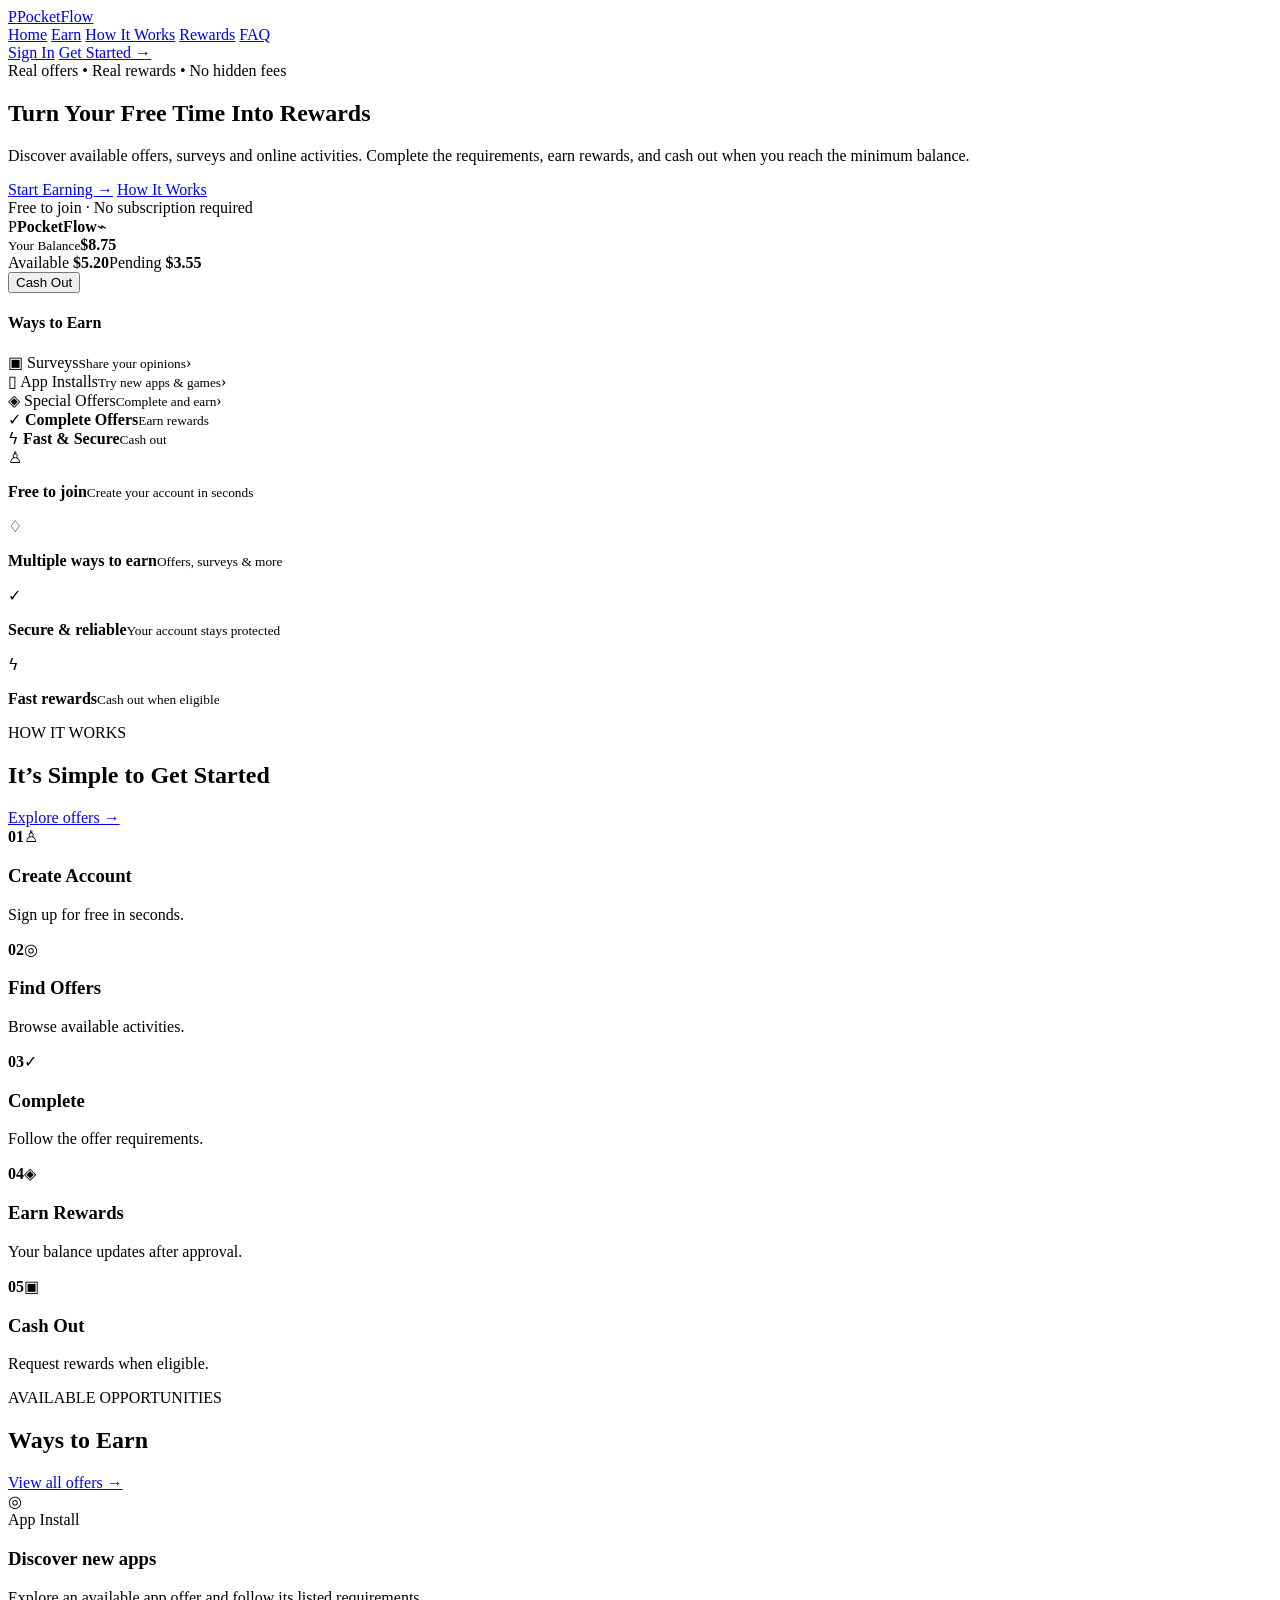
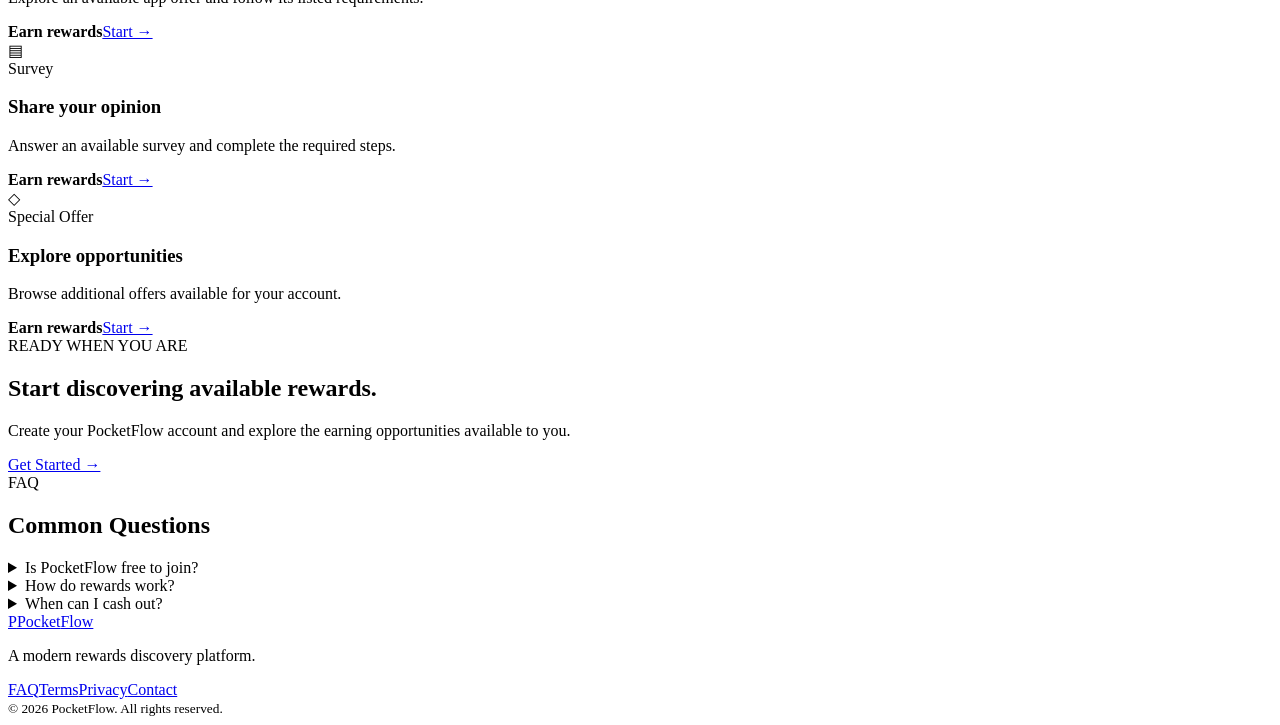
==== index.html @ b5162f6c "Create index.html" ====
<!doctype html>
<html lang="en">
<head>
  <meta charset="utf-8">
  <meta name="viewport" content="width=device-width,initial-scale=1">
  <title>PocketFlow — Turn Your Free Time Into Rewards</title>
  <meta name="description" content="Discover offers and activities, complete requirements, earn rewards, and cash out when you reach the minimum balance.">
  <link rel="stylesheet" href="assets/pocketflow.css">
</head>
<body>
<header class="site-header">
  <a class="brand" href="index.html"><span class="brand-mark">P</span><span>Pocket<span>Flow</span></span></a>
  <nav class="desktop-nav">
    <a class="active" href="index.html">Home</a>
    <a href="offers.html">Earn</a>
    <a href="#how-it-works">How It Works</a>
    <a href="#rewards">Rewards</a>
    <a href="#faq">FAQ</a>
  </nav>
  <div class="header-actions">
    <a class="btn btn-ghost" href="dashboard.html">Sign In</a>
    <a class="btn btn-primary" href="dashboard.html">Get Started <span>→</span></a>
  </div>
</header>

<main>
<section class="hero">
  <div class="hero-copy">
    <div class="eyebrow"><span class="dot"></span> Real offers • Real rewards • No hidden fees</div>
    <h1>Turn Your Free Time Into <span>Rewards</span></h1>
    <p>Discover available offers, surveys and online activities. Complete the requirements, earn rewards, and cash out when you reach the minimum balance.</p>
    <div class="hero-actions">
      <a class="btn btn-primary btn-large" href="dashboard.html">Start Earning <span>→</span></a>
      <a class="btn btn-outline btn-large" href="#how-it-works">How It Works</a>
    </div>
    <div class="hero-note">Free to join · No subscription required</div>
  </div>
  <div class="hero-visual">
    <div class="glow glow-one"></div><div class="glow glow-two"></div>
    <div class="phone">
      <div class="phone-top"><span class="mini-logo">P</span><strong>PocketFlow</strong><span>⌁</span></div>
      <div class="balance-card">
        <small>Your Balance</small><strong>$8.75</strong>
        <div class="balance-row"><span>Available <b>$5.20</b></span><span>Pending <b>$3.55</b></span></div>
        <button>Cash Out</button>
      </div>
      <h4>Ways to Earn</h4>
      <div class="phone-item">▣ <span>Surveys<small>Share your opinions</small></span>›</div>
      <div class="phone-item">▯ <span>App Installs<small>Try new apps & games</small></span>›</div>
      <div class="phone-item">◈ <span>Special Offers<small>Complete and earn</small></span>›</div>
    </div>
    <div class="float-card float-one">✓ <span><b>Complete Offers</b><small>Earn rewards</small></span></div>
    <div class="float-card float-two">ϟ <span><b>Fast & Secure</b><small>Cash out</small></span></div>
  </div>
</section>

<section class="trust-strip">
  <div><span class="icon">♙</span><p><b>Free to join</b><small>Create your account in seconds</small></p></div>
  <div><span class="icon">♢</span><p><b>Multiple ways to earn</b><small>Offers, surveys & more</small></p></div>
  <div><span class="icon">✓</span><p><b>Secure & reliable</b><small>Your account stays protected</small></p></div>
  <div><span class="icon">ϟ</span><p><b>Fast rewards</b><small>Cash out when eligible</small></p></div>
</section>

<section class="section" id="how-it-works">
  <div class="section-heading"><div><span class="kicker">HOW IT WORKS</span><h2>It’s Simple to Get Started</h2></div><a href="offers.html">Explore offers →</a></div>
  <div class="steps">
    <div class="step"><b>01</b><span>♙</span><h3>Create Account</h3><p>Sign up for free in seconds.</p></div>
    <div class="step"><b>02</b><span>◎</span><h3>Find Offers</h3><p>Browse available activities.</p></div>
    <div class="step"><b>03</b><span>✓</span><h3>Complete</h3><p>Follow the offer requirements.</p></div>
    <div class="step"><b>04</b><span>◈</span><h3>Earn Rewards</h3><p>Your balance updates after approval.</p></div>
    <div class="step"><b>05</b><span>▣</span><h3>Cash Out</h3><p>Request rewards when eligible.</p></div>
  </div>
</section>

<section class="section offers-section" id="rewards">
  <div class="section-heading"><div><span class="kicker">AVAILABLE OPPORTUNITIES</span><h2>Ways to Earn</h2></div><a href="offers.html">View all offers →</a></div>
  <div class="offer-grid">
    <article class="offer-card"><div class="offer-icon">◎</div><div class="offer-body"><span class="tag">App Install</span><h3>Discover new apps</h3><p>Explore an available app offer and follow its listed requirements.</p></div><div class="offer-bottom"><strong>Earn rewards</strong><a href="offers.html">Start →</a></div></article>
    <article class="offer-card"><div class="offer-icon orange">▤</div><div class="offer-body"><span class="tag">Survey</span><h3>Share your opinion</h3><p>Answer an available survey and complete the required steps.</p></div><div class="offer-bottom"><strong>Earn rewards</strong><a href="offers.html">Start →</a></div></article>
    <article class="offer-card"><div class="offer-icon cyan">◇</div><div class="offer-body"><span class="tag">Special Offer</span><h3>Explore opportunities</h3><p>Browse additional offers available for your account.</p></div><div class="offer-bottom"><strong>Earn rewards</strong><a href="offers.html">Start →</a></div></article>
  </div>
</section>

<section class="cta-section">
  <div><span class="kicker">READY WHEN YOU ARE</span><h2>Start discovering available rewards.</h2><p>Create your PocketFlow account and explore the earning opportunities available to you.</p></div>
  <a class="btn btn-primary btn-large" href="dashboard.html">Get Started →</a>
</section>

<section class="section faq" id="faq">
  <div class="section-heading"><div><span class="kicker">FAQ</span><h2>Common Questions</h2></div></div>
  <details><summary>Is PocketFlow free to join?</summary><p>Yes. Creating an account does not require a subscription.</p></details>
  <details><summary>How do rewards work?</summary><p>Available offers show their requirements and reward information. Follow the listed requirements and wait for completion approval where applicable.</p></details>
  <details><summary>When can I cash out?</summary><p>Cash-out eligibility depends on your available balance, the site's minimum cashout, and any applicable payment or verification requirements.</p></details>
</section>
</main>

<footer class="footer">
  <div class="footer-brand"><a class="brand" href="index.html"><span class="brand-mark">P</span><span>Pocket<span>Flow</span></span></a><p>A modern rewards discovery platform.</p></div>
  <div class="footer-links"><a href="#faq">FAQ</a><a href="#">Terms</a><a href="#">Privacy</a><a href="#">Contact</a></div>
  <small>© 2026 PocketFlow. All rights reserved.</small>
</footer>
</body>
</html>
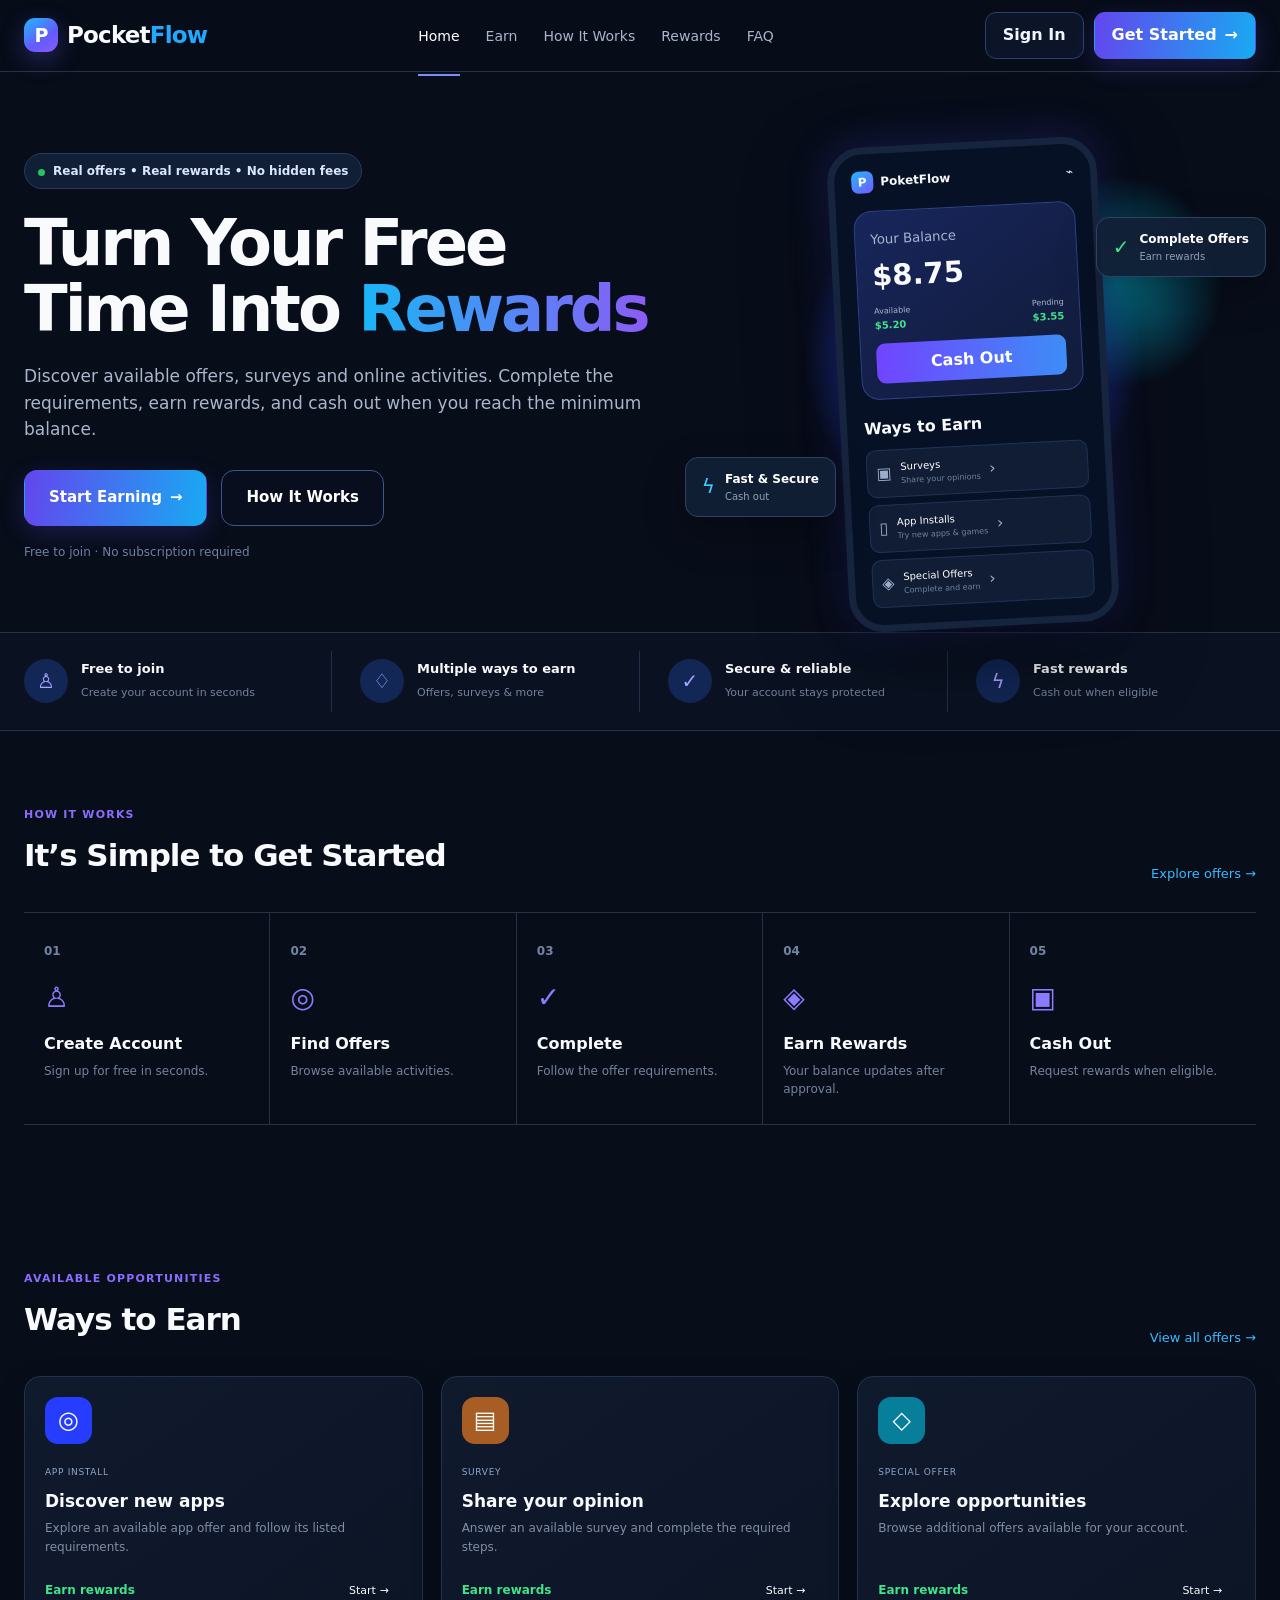
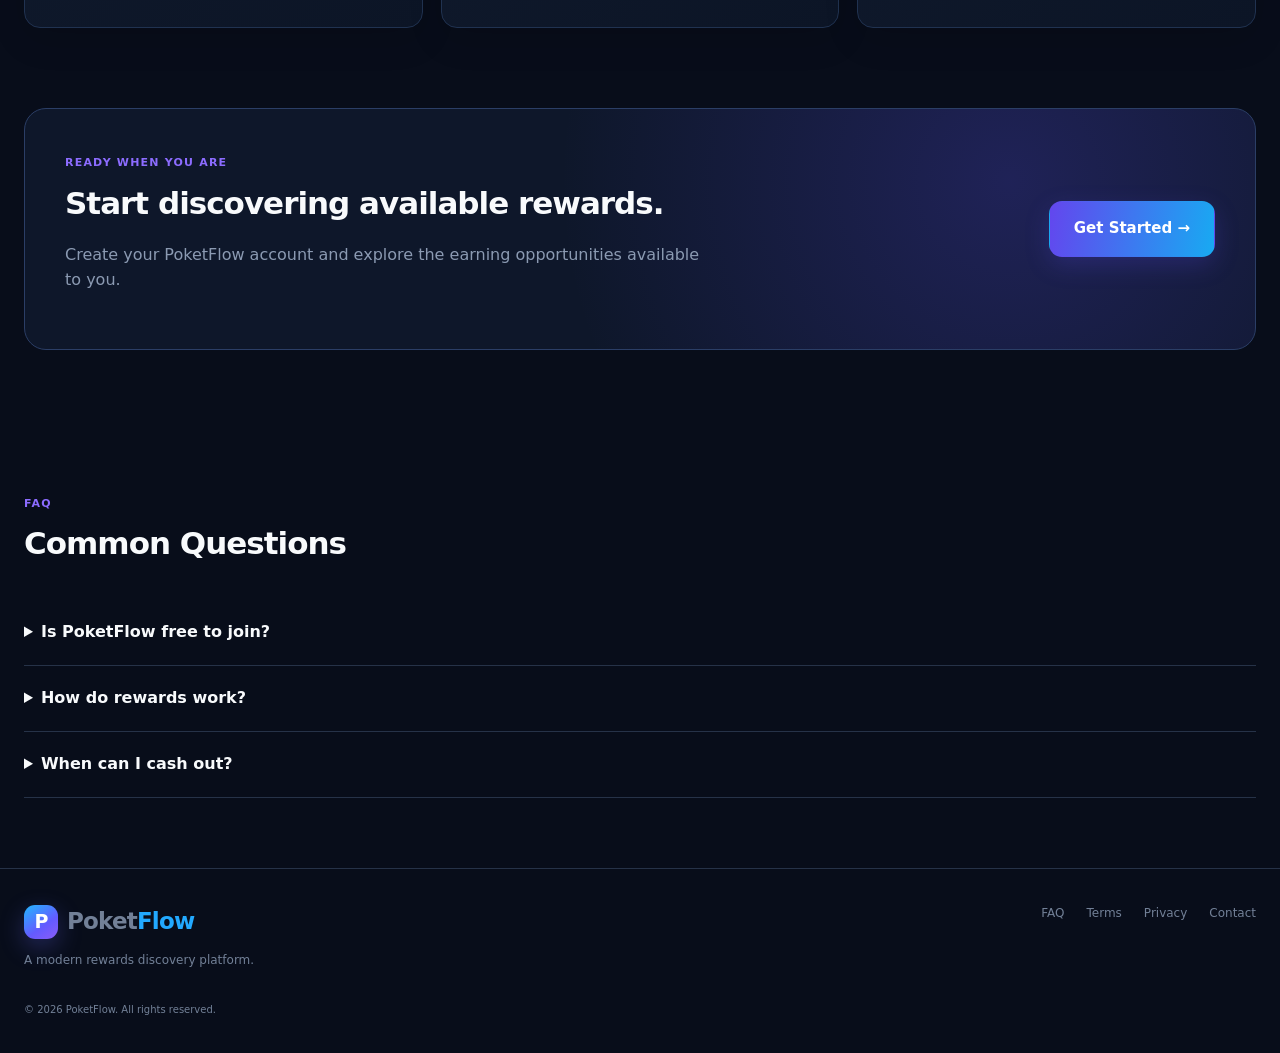
==== commit 4e21fd21: "Update index.html" ====
--- a/index.html
+++ b/index.html
@@ -3,7 +3,7 @@
 <head>
   <meta charset="utf-8">
   <meta name="viewport" content="width=device-width,initial-scale=1">
-  <title>PocketFlow — Turn Your Free Time Into Rewards</title>
+  <title>PoketFlow — Turn Your Free Time Into Rewards</title>
   <meta name="description" content="Discover offers and activities, complete requirements, earn rewards, and cash out when you reach the minimum balance.">
   <link rel="stylesheet" href="assets/pocketflow.css">
 </head>
@@ -38,7 +38,7 @@
   <div class="hero-visual">
     <div class="glow glow-one"></div><div class="glow glow-two"></div>
     <div class="phone">
-      <div class="phone-top"><span class="mini-logo">P</span><strong>PocketFlow</strong><span>⌁</span></div>
+      <div class="phone-top"><span class="mini-logo">P</span><strong>PoketFlow</strong><span>⌁</span></div>
       <div class="balance-card">
         <small>Your Balance</small><strong>$8.75</strong>
         <div class="balance-row"><span>Available <b>$5.20</b></span><span>Pending <b>$3.55</b></span></div>
@@ -82,22 +82,22 @@
 </section>
 
 <section class="cta-section">
-  <div><span class="kicker">READY WHEN YOU ARE</span><h2>Start discovering available rewards.</h2><p>Create your PocketFlow account and explore the earning opportunities available to you.</p></div>
+  <div><span class="kicker">READY WHEN YOU ARE</span><h2>Start discovering available rewards.</h2><p>Create your PoketFlow account and explore the earning opportunities available to you.</p></div>
   <a class="btn btn-primary btn-large" href="dashboard.html">Get Started →</a>
 </section>
 
 <section class="section faq" id="faq">
   <div class="section-heading"><div><span class="kicker">FAQ</span><h2>Common Questions</h2></div></div>
-  <details><summary>Is PocketFlow free to join?</summary><p>Yes. Creating an account does not require a subscription.</p></details>
+  <details><summary>Is PoketFlow free to join?</summary><p>Yes. Creating an account does not require a subscription.</p></details>
   <details><summary>How do rewards work?</summary><p>Available offers show their requirements and reward information. Follow the listed requirements and wait for completion approval where applicable.</p></details>
   <details><summary>When can I cash out?</summary><p>Cash-out eligibility depends on your available balance, the site's minimum cashout, and any applicable payment or verification requirements.</p></details>
 </section>
 </main>
 
 <footer class="footer">
-  <div class="footer-brand"><a class="brand" href="index.html"><span class="brand-mark">P</span><span>Pocket<span>Flow</span></span></a><p>A modern rewards discovery platform.</p></div>
+  <div class="footer-brand"><a class="brand" href="index.html"><span class="brand-mark">P</span><span>Poket<span>Flow</span></span></a><p>A modern rewards discovery platform.</p></div>
   <div class="footer-links"><a href="#faq">FAQ</a><a href="#">Terms</a><a href="#">Privacy</a><a href="#">Contact</a></div>
-  <small>© 2026 PocketFlow. All rights reserved.</small>
+  <small>© 2026 PoketFlow. All rights reserved.</small>
 </footer>
 </body>
 </html>
--- a/assets/pocketflow.css
+++ b/assets/pocketflow.css
@@ -0,0 +1,1331 @@
+:root {
+    --pf-bg: #080d1a;
+    --pf-bg2: #0b1222;
+    --pf-surface: #111827;
+    --pf-surface2: #151e31;
+    --pf-primary: #6366f1;
+    --pf-primary2: #818cf8;
+    --pf-secondary: #8b5cf6;
+    --pf-accent: #22d3ee;
+    --pf-text: #f8fafc;
+    --pf-muted: #94a3b8;
+    --pf-border: #263248;
+    --pf-success: #22c55e;
+    --pf-radius: 16px;
+    --pf-font: Inter, ui-sans-serif, system-ui, -apple-system, BlinkMacSystemFont, "Segoe UI", sans-serif;
+}
+
+* {
+    box-sizing: border-box;
+}
+
+html {
+    scroll-behavior: smooth;
+}
+
+body {
+    margin: 0;
+    background: var(--pf-bg);
+    color: var(--pf-text);
+    font-family: var(--pf-font);
+    line-height: 1.55;
+}
+
+a {
+    text-decoration: none;
+    color: inherit;
+}
+
+button,
+input {
+    font: inherit;
+}
+
+
+/* =========================================
+   HEADER
+========================================= */
+
+.site-header,
+.app-header {
+    height: 72px;
+    border-bottom: 1px solid var(--pf-border);
+    background: rgba(8, 13, 26, 0.9);
+    backdrop-filter: blur(16px);
+    display: flex;
+    align-items: center;
+    padding: 0 max(24px, calc((100% - 1280px) / 2));
+    gap: 28px;
+    position: sticky;
+    top: 0;
+    z-index: 20;
+}
+
+.brand {
+    display: flex;
+    align-items: center;
+    gap: 9px;
+    font-weight: 800;
+    font-size: 23px;
+    letter-spacing: -0.8px;
+    white-space: nowrap;
+}
+
+.brand > span:last-child > span {
+    color: #22a9ff;
+}
+
+.brand-mark {
+    width: 34px;
+    height: 34px;
+    border-radius: 11px;
+    background: linear-gradient(145deg, #22b7ff, #635bff 60%, #8b5cf6);
+    display: grid;
+    place-items: center;
+    font-size: 19px;
+    font-weight: 900;
+    color: #fff;
+    box-shadow: 0 8px 24px rgba(99, 102, 241, 0.3);
+}
+
+.desktop-nav,
+.app-header nav {
+    display: flex;
+    align-items: center;
+    gap: 26px;
+    margin: auto;
+}
+
+.desktop-nav a,
+.app-header nav a {
+    color: #aab5ca;
+    font-size: 14px;
+    padding: 26px 0;
+    border-bottom: 2px solid transparent;
+}
+
+.desktop-nav a:hover,
+.desktop-nav .active,
+.app-header nav a:hover,
+.app-header nav .active {
+    color: #fff;
+    border-bottom-color: var(--pf-primary2);
+}
+
+.header-actions {
+    display: flex;
+    gap: 10px;
+    align-items: center;
+}
+
+
+/* =========================================
+   BUTTONS
+========================================= */
+
+.btn {
+    border: 1px solid transparent;
+    border-radius: 11px;
+    padding: 10px 17px;
+    font-weight: 700;
+    cursor: pointer;
+    display: inline-flex;
+    align-items: center;
+    justify-content: center;
+    gap: 8px;
+    transition: 0.2s;
+}
+
+.btn-primary {
+    background: linear-gradient(100deg, #6346ee, #18aaf2);
+    color: #fff;
+    box-shadow: 0 8px 24px rgba(91, 78, 239, 0.22);
+}
+
+.btn-primary:hover {
+    transform: translateY(-1px);
+    filter: brightness(1.08);
+}
+
+.btn-ghost {
+    border-color: #294070;
+    color: #f1f5ff;
+    background: #0c1528;
+}
+
+.btn-outline {
+    border-color: #40558d;
+    background: rgba(9, 16, 32, 0.6);
+    color: #fff;
+}
+
+.btn-large {
+    padding: 15px 24px;
+    border-radius: 13px;
+    font-size: 15px;
+}
+
+
+/* =========================================
+   HERO
+========================================= */
+
+.hero {
+    min-height: 520px;
+    max-width: 1280px;
+    margin: auto;
+    padding: 70px 24px 60px;
+    display: grid;
+    grid-template-columns: 1.05fr 0.95fr;
+    align-items: center;
+    gap: 40px;
+}
+
+.hero-copy {
+    position: relative;
+    z-index: 2;
+}
+
+.eyebrow {
+    display: inline-flex;
+    padding: 8px 13px;
+    border-radius: 999px;
+    background: #101e36;
+    border: 1px solid #263c61;
+    color: #dce7ff;
+    font-size: 12px;
+    font-weight: 700;
+}
+
+.dot {
+    width: 7px;
+    height: 7px;
+    background: #22c55e;
+    border-radius: 50%;
+    margin: 7px 8px 0 0;
+}
+
+.hero h1 {
+    font-size: clamp(42px, 5vw, 68px);
+    line-height: 1.03;
+    letter-spacing: -3px;
+    margin: 22px 0 20px;
+    max-width: 720px;
+}
+
+.hero h1 span {
+    background: linear-gradient(90deg, #18b7f6, #8b5cf6);
+    -webkit-background-clip: text;
+    background-clip: text;
+    color: transparent;
+}
+
+.hero p {
+    font-size: 17px;
+    color: #aab6ca;
+    max-width: 620px;
+}
+
+.hero-actions {
+    display: flex;
+    gap: 14px;
+    margin-top: 28px;
+}
+
+.hero-note {
+    margin-top: 17px;
+    color: #70819e;
+    font-size: 12px;
+}
+
+
+/* =========================================
+   HERO VISUAL
+========================================= */
+
+.hero-visual {
+    height: 430px;
+    position: relative;
+    display: grid;
+    place-items: center;
+}
+
+.glow {
+    position: absolute;
+    border-radius: 50%;
+    filter: blur(2px);
+}
+
+.glow-one {
+    width: 340px;
+    height: 340px;
+    background: radial-gradient(
+        circle,
+        #2436bb 0%,
+        #172a85 42%,
+        transparent 70%
+    );
+}
+
+.glow-two {
+    width: 220px;
+    height: 220px;
+    background: radial-gradient(
+        circle,
+        #06b6d4 0%,
+        transparent 68%
+    );
+    right: 5%;
+    top: 7%;
+    opacity: 0.65;
+}
+
+.phone {
+    position: relative;
+    width: 270px;
+    border: 7px solid #17243e;
+    border-radius: 35px;
+    background: #071126;
+    box-shadow:
+        0 30px 80px rgba(0, 0, 0, 0.5),
+        0 0 40px rgba(64, 80, 255, 0.25);
+    padding: 17px;
+    z-index: 2;
+    transform: rotate(-3deg);
+}
+
+.phone-top {
+    display: flex;
+    align-items: center;
+    gap: 7px;
+    font-size: 12px;
+    margin-bottom: 18px;
+}
+
+.mini-logo {
+    width: 22px;
+    height: 22px;
+    border-radius: 7px;
+    background: linear-gradient(145deg, #22b7ff, #7359ff);
+    display: grid;
+    place-items: center;
+    font-weight: 900;
+}
+
+.phone-top span:last-child {
+    margin-left: auto;
+}
+
+.balance-card {
+    background: linear-gradient(145deg, #17255b, #121b39);
+    border: 1px solid #30428a;
+    border-radius: 18px;
+    padding: 15px;
+}
+
+.balance-card small {
+    color: #a7b4d0;
+}
+
+.balance-card > strong {
+    display: block;
+    font-size: 29px;
+    margin: 2px 0 7px;
+}
+
+.balance-row {
+    display: flex;
+    justify-content: space-between;
+    font-size: 8px;
+    color: #aab5ca;
+}
+
+.balance-row b {
+    display: block;
+    color: #43e38a;
+    font-size: 10px;
+}
+
+.balance-card button {
+    width: 100%;
+    border: 0;
+    border-radius: 9px;
+    background: linear-gradient(90deg, #7144ff, #3d8df7);
+    color: #fff;
+    font-weight: 800;
+    padding: 8px;
+    margin-top: 10px;
+}
+
+.phone h4 {
+    margin: 17px 0 8px;
+}
+
+.phone-item {
+    background: #101d35;
+    border: 1px solid #1f3356;
+    border-radius: 10px;
+    padding: 9px;
+    margin: 7px 0;
+    display: flex;
+    align-items: center;
+    gap: 9px;
+    color: #9daecc;
+}
+
+.phone-item span {
+    font-size: 10px;
+    color: #fff;
+}
+
+.phone-item small {
+    display: block;
+    color: #71809a;
+    font-size: 8px;
+}
+
+.phone-item:last-child {
+    margin-bottom: 0;
+}
+
+
+/* =========================================
+   FLOATING CARDS
+========================================= */
+
+.float-card {
+    position: absolute;
+    z-index: 4;
+    background: rgba(18, 31, 54, 0.94);
+    border: 1px solid #30415f;
+    box-shadow: 0 16px 40px rgba(0, 0, 0, 0.28);
+    padding: 12px 16px;
+    border-radius: 13px;
+    display: flex;
+    gap: 10px;
+    align-items: center;
+    font-size: 20px;
+    color: #45e287;
+}
+
+.float-card span {
+    font-size: 12px;
+    color: #fff;
+}
+
+.float-card small {
+    display: block;
+    color: #91a0b8;
+    font-size: 10px;
+}
+
+.float-one {
+    right: -10px;
+    top: 75px;
+}
+
+.float-two {
+    left: -5px;
+    bottom: 55px;
+    color: #3acfff;
+}
+
+
+/* =========================================
+   TRUST STRIP
+========================================= */
+
+.trust-strip {
+    border-top: 1px solid var(--pf-border);
+    border-bottom: 1px solid var(--pf-border);
+    background: #0a1222;
+    display: grid;
+    grid-template-columns: repeat(4, 1fr);
+    max-width: 100%;
+    padding: 18px max(24px, calc((100% - 1280px) / 2));
+    gap: 0;
+}
+
+.trust-strip > div {
+    display: flex;
+    gap: 13px;
+    align-items: center;
+    padding: 8px 28px;
+    border-right: 1px solid #20304b;
+}
+
+.trust-strip > div:first-child {
+    padding-left: 0;
+}
+
+.trust-strip > div:last-child {
+    border: 0;
+}
+
+.icon {
+    width: 44px;
+    height: 44px;
+    border-radius: 50%;
+    background: #122756;
+    color: #a9a2ff;
+    display: grid;
+    place-items: center;
+    font-size: 20px;
+}
+
+.trust-strip p {
+    margin: 0;
+}
+
+.trust-strip b {
+    display: block;
+    font-size: 13px;
+}
+
+.trust-strip small {
+    color: #73829a;
+    font-size: 11px;
+}
+
+
+/* =========================================
+   SECTIONS
+========================================= */
+
+.section {
+    max-width: 1280px;
+    margin: auto;
+    padding: 70px 24px;
+}
+
+.section-heading {
+    display: flex;
+    justify-content: space-between;
+    align-items: end;
+    margin-bottom: 28px;
+}
+
+.section-heading h2,
+.cta-section h2 {
+    margin: 5px 0;
+    font-size: 31px;
+    letter-spacing: -1px;
+}
+
+.section-heading a {
+    color: #39baff;
+    font-size: 13px;
+}
+
+.kicker {
+    color: #8c6cff;
+    font-size: 11px;
+    font-weight: 800;
+    letter-spacing: 1.2px;
+}
+
+
+/* =========================================
+   STEPS
+========================================= */
+
+.steps {
+    display: grid;
+    grid-template-columns: repeat(5, 1fr);
+    border-top: 1px solid var(--pf-border);
+    border-bottom: 1px solid var(--pf-border);
+}
+
+.step {
+    padding: 25px 20px;
+    border-right: 1px solid var(--pf-border);
+    position: relative;
+}
+
+.step:last-child {
+    border: 0;
+}
+
+.step > b {
+    font-size: 12px;
+    color: #7384a1;
+}
+
+.step > span {
+    display: block;
+    color: #8d7bff;
+    font-size: 28px;
+    margin: 13px 0;
+}
+
+.step h3 {
+    margin: 0 0 5px;
+    font-size: 16px;
+}
+
+.step p {
+    margin: 0;
+    color: #75839a;
+    font-size: 12px;
+}
+
+
+/* =========================================
+   OFFERS
+========================================= */
+
+.offer-grid {
+    display: grid;
+    grid-template-columns: repeat(3, 1fr);
+    gap: 18px;
+}
+
+.offer-card {
+    background: linear-gradient(145deg, #101a2d, #0c1526);
+    border: 1px solid #203250;
+    border-radius: var(--pf-radius);
+    padding: 20px;
+    display: flex;
+    flex-direction: column;
+    min-height: 245px;
+    box-shadow: 0 12px 35px rgba(0, 0, 0, 0.12);
+}
+
+.offer-card:hover {
+    border-color: #3b4d78;
+    transform: translateY(-2px);
+    transition: 0.2s;
+}
+
+.offer-icon {
+    width: 47px;
+    height: 47px;
+    border-radius: 13px;
+    background: #263dff;
+    color: #fff;
+    display: grid;
+    place-items: center;
+    font-size: 24px;
+    margin-bottom: 14px;
+}
+
+.offer-icon.orange {
+    background: #a85d25;
+}
+
+.offer-icon.cyan {
+    background: #087f9a;
+}
+
+.tag {
+    font-size: 9px;
+    text-transform: uppercase;
+    letter-spacing: 0.7px;
+    color: #8ea4c8;
+}
+
+.offer-body h3 {
+    font-size: 17px;
+    margin: 5px 0;
+}
+
+.offer-body p {
+    font-size: 12px;
+    color: #7f8da5;
+    margin: 0;
+}
+
+.offer-bottom {
+    margin-top: auto;
+    padding-top: 18px;
+    display: flex;
+    justify-content: space-between;
+    align-items: center;
+}
+
+.offer-bottom strong {
+    font-size: 12px;
+    color: #43e38a;
+}
+
+.offer-bottom a,
+.offer-bottom button {
+    font-size: 11px;
+    padding: 8px 13px;
+}
+
+
+/* =========================================
+   CTA
+========================================= */
+
+.cta-section {
+    max-width: 1232px;
+    margin: 10px auto 70px;
+    padding: 40px;
+    border: 1px solid #2b3e66;
+    border-radius: 22px;
+    background:
+        radial-gradient(
+            circle at 80% 30%,
+            rgba(89, 71, 237, 0.23),
+            transparent 45%
+        ),
+        #0e172a;
+    display: flex;
+    justify-content: space-between;
+    align-items: center;
+    gap: 25px;
+}
+
+.cta-section p {
+    color: #8b9ab2;
+    max-width: 650px;
+}
+
+
+/* =========================================
+   FAQ
+========================================= */
+
+.faq details {
+    border-bottom: 1px solid var(--pf-border);
+    padding: 20px 0;
+}
+
+.faq summary {
+    cursor: pointer;
+    font-weight: 700;
+}
+
+.faq details p {
+    color: #8795ac;
+    font-size: 14px;
+    max-width: 760px;
+}
+
+
+/* =========================================
+   FOOTER
+========================================= */
+
+.footer {
+    border-top: 1px solid var(--pf-border);
+    max-width: 100%;
+    padding: 35px max(24px, calc((100% - 1280px) / 2));
+    display: grid;
+    grid-template-columns: 1fr auto;
+    gap: 20px;
+    color: #728097;
+}
+
+.footer-brand p {
+    font-size: 12px;
+}
+
+.footer-links {
+    display: flex;
+    gap: 22px;
+    font-size: 12px;
+}
+
+.footer > small {
+    grid-column: 1 / -1;
+    font-size: 10px;
+}
+
+
+/* =========================================
+   APP SHELL
+========================================= */
+
+.app-shell {
+    max-width: 1450px;
+    margin: auto;
+    display: grid;
+    grid-template-columns: 225px 1fr;
+    min-height: calc(100vh - 73px);
+}
+
+.sidebar {
+    border-right: 1px solid var(--pf-border);
+    padding: 25px 15px;
+    display: flex;
+    flex-direction: column;
+}
+
+.sidebar-nav {
+    display: grid;
+    gap: 5px;
+}
+
+.sidebar-nav a {
+    padding: 12px 14px;
+    border-radius: 10px;
+    color: #8391aa;
+    font-size: 13px;
+}
+
+.sidebar-nav a:hover,
+.sidebar-nav a.active {
+    background: #111d34;
+    color: #fff;
+}
+
+.sidebar-nav a.active {
+    box-shadow: inset 2px 0 #7770ff;
+}
+
+.sidebar-nav span {
+    margin-left: 10px;
+}
+
+.side-balance {
+    margin-top: auto;
+    border: 1px solid #30406a;
+    background: linear-gradient(145deg, #171c4b, #11172e);
+    padding: 16px;
+    border-radius: 15px;
+}
+
+.side-balance small,
+.side-balance span {
+    display: block;
+    color: #8a98b0;
+    font-size: 10px;
+}
+
+.side-balance strong {
+    font-size: 26px;
+    display: block;
+    margin: 2px 0 4px;
+}
+
+.side-balance a {
+    display: block;
+    margin-top: 13px;
+    background: #fff;
+    color: #1a2340;
+    text-align: center;
+    padding: 9px;
+    border-radius: 8px;
+    font-size: 11px;
+    font-weight: 800;
+}
+
+.app-content {
+    padding: 40px 42px;
+    min-width: 0;
+}
+
+
+/* =========================================
+   PAGE TITLES
+========================================= */
+
+.page-title h1,
+.app-content > h1,
+.welcome h1 {
+    font-size: 34px;
+    letter-spacing: -1px;
+    margin: 5px 0;
+}
+
+.page-title p,
+.lead,
+.welcome p {
+    color: #8391a8;
+    margin: 0;
+}
+
+
+/* =========================================
+   OFFER TABS
+========================================= */
+
+.offer-tabs {
+    display: flex;
+    gap: 7px;
+    margin: 28px 0 20px;
+    overflow: auto;
+}
+
+.offer-tabs button {
+    white-space: nowrap;
+    border: 1px solid var(--pf-border);
+    background: #0d1628;
+    color: #8290a8;
+    border-radius: 9px;
+    padding: 10px 15px;
+    cursor: pointer;
+}
+
+.offer-tabs button.selected {
+    color: #fff;
+    background: #202a58;
+    border-color: #5154b7;
+}
+
+
+/* =========================================
+   DASHBOARD
+========================================= */
+
+.dashboard-grid {
+    display: grid;
+    grid-template-columns: 1fr 260px;
+    gap: 20px;
+}
+
+.dashboard-offers {
+    grid-template-columns: repeat(2, 1fr);
+}
+
+.info-card,
+.referral-box,
+.withdraw-card,
+.empty-state {
+    border: 1px solid var(--pf-border);
+    background: #0d1729;
+    border-radius: 16px;
+    padding: 22px;
+}
+
+.info-icon {
+    width: 42px;
+    height: 42px;
+    border-radius: 50%;
+    background: #172750;
+    display: grid;
+    place-items: center;
+    color: #8e83ff;
+}
+
+.info-card h3 {
+    font-size: 15px;
+}
+
+.info-card p,
+.info-card small {
+    color: #7e8ca4;
+    font-size: 12px;
+}
+
+.info-card a {
+    color: #4bbdff;
+    font-size: 12px;
+}
+
+.info-card hr {
+    border: 0;
+    border-top: 1px solid var(--pf-border);
+    margin: 18px 0;
+}
+
+
+/* =========================================
+   WELCOME
+========================================= */
+
+.welcome {
+    display: flex;
+    justify-content: space-between;
+    gap: 20px;
+    align-items: end;
+}
+
+
+/* =========================================
+   STATISTICS
+========================================= */
+
+.stats-row {
+    display: grid;
+    grid-template-columns: repeat(3, 1fr);
+    gap: 16px;
+    margin: 30px 0 40px;
+}
+
+.stat-card {
+    background: #0e182b;
+    border: 1px solid var(--pf-border);
+    border-radius: 15px;
+    padding: 20px;
+}
+
+.stat-card span,
+.stat-card small {
+    display: block;
+    color: #8190a9;
+    font-size: 11px;
+}
+
+.stat-card strong {
+    display: block;
+    font-size: 28px;
+    margin: 5px 0;
+}
+
+
+/* =========================================
+   CONTENT HEADINGS
+========================================= */
+
+.content-heading {
+    display: flex;
+    justify-content: space-between;
+    align-items: center;
+}
+
+.content-heading h2 {
+    font-size: 20px;
+}
+
+.content-heading a {
+    font-size: 12px;
+    color: #42baff;
+}
+
+
+/* =========================================
+   EARN CARDS
+========================================= */
+
+.earn-grid {
+    display: grid;
+    grid-template-columns: repeat(3, 1fr);
+    gap: 16px;
+}
+
+.earn-card {
+    border: 1px solid var(--pf-border);
+    background: #0e182b;
+    border-radius: 15px;
+    padding: 20px;
+}
+
+.earn-card > span {
+    font-size: 25px;
+    color: #8d7bff;
+}
+
+.earn-card h3 {
+    margin: 9px 0 3px;
+}
+
+.earn-card p {
+    font-size: 12px;
+    color: #7e8ca4;
+}
+
+.earn-card b {
+    font-size: 11px;
+    color: #42baff;
+}
+
+
+/* =========================================
+   EMPTY STATE
+========================================= */
+
+.empty-state {
+    text-align: center;
+    max-width: 620px;
+    margin: 35px auto;
+    padding: 55px;
+}
+
+.empty-state > div {
+    font-size: 36px;
+    color: #8b7cff;
+}
+
+.empty-state p {
+    margin-bottom: 22px;
+}
+
+
+/* =========================================
+   REFERRAL
+========================================= */
+
+.referral-box {
+    max-width: 720px;
+    margin-top: 28px;
+}
+
+.copy-row {
+    display: flex;
+    gap: 8px;
+    margin: 18px 0 8px;
+}
+
+.copy-row input {
+    flex: 1;
+    min-width: 0;
+    background: #080f1e;
+    border: 1px solid var(--pf-border);
+    color: #91a0b8;
+    border-radius: 9px;
+    padding: 11px;
+}
+
+
+/* =========================================
+   WITHDRAW
+========================================= */
+
+.withdraw-card {
+    max-width: 650px;
+    margin-top: 28px;
+    display: flex;
+    align-items: center;
+    justify-content: space-between;
+    gap: 25px;
+}
+
+.withdraw-card span,
+.withdraw-card small {
+    color: #8190a9;
+    font-size: 11px;
+    display: block;
+}
+
+.withdraw-card strong {
+    display: block;
+    font-size: 30px;
+}
+
+.withdraw-card small {
+    margin-top: 20px;
+}
+
+.withdraw-card button:disabled {
+    opacity: 0.45;
+    cursor: not-allowed;
+}
+
+
+/* =========================================
+   TABLET
+========================================= */
+
+@media (max-width: 1000px) {
+
+    .desktop-nav {
+        display: none;
+    }
+
+    .hero {
+        grid-template-columns: 1fr;
+        padding-top: 50px;
+    }
+
+    .hero-visual {
+        order: -1;
+        height: 360px;
+    }
+
+    .float-one {
+        right: 0;
+    }
+
+    .trust-strip {
+        grid-template-columns: repeat(2, 1fr);
+    }
+
+    .trust-strip > div {
+        border-bottom: 1px solid #20304b;
+    }
+
+    .steps {
+        grid-template-columns: repeat(2, 1fr);
+    }
+
+    .step:nth-child(2) {
+        border-right: 0;
+    }
+
+    .step:nth-child(3),
+    .step:nth-child(4),
+    .step:nth-child(5) {
+        border-top: 1px solid var(--pf-border);
+    }
+
+    .offer-grid,
+    .dashboard-offers {
+        grid-template-columns: 1fr 1fr;
+    }
+
+    .app-header nav {
+        display: none;
+    }
+
+    .app-shell {
+        grid-template-columns: 75px 1fr;
+    }
+
+    .sidebar-nav a span,
+    .side-balance {
+        display: none;
+    }
+
+    .sidebar-nav a {
+        text-align: center;
+    }
+
+    .sidebar {
+        padding: 20px 10px;
+    }
+
+    .app-content {
+        padding: 30px 25px;
+    }
+}
+
+
+/* =========================================
+   MOBILE
+========================================= */
+
+@media (max-width: 680px) {
+
+    .site-header,
+    .app-header {
+        height: 64px;
+        padding: 0 14px;
+    }
+
+    .header-actions .btn-ghost {
+        display: none;
+    }
+
+    .brand {
+        font-size: 19px;
+    }
+
+    .brand-mark {
+        width: 30px;
+        height: 30px;
+    }
+
+    .hero {
+        padding: 38px 18px;
+    }
+
+    .hero h1 {
+        font-size: 42px;
+        letter-spacing: -2px;
+    }
+
+    .hero p {
+        font-size: 15px;
+    }
+
+    .hero-actions {
+        flex-direction: column;
+    }
+
+    .hero-visual {
+        height: 350px;
+        transform: scale(0.9);
+    }
+
+    .float-two {
+        left: -10px;
+    }
+
+    .trust-strip {
+        grid-template-columns: 1fr;
+        padding: 10px 18px;
+    }
+
+    .trust-strip > div,
+    .trust-strip > div:first-child {
+        border-right: 0;
+        padding: 12px 0;
+    }
+
+    .section {
+        padding: 50px 18px;
+    }
+
+    .section-heading {
+        align-items: start;
+        gap: 15px;
+    }
+
+    .section-heading h2,
+    .cta-section h2 {
+        font-size: 25px;
+    }
+
+    .steps,
+    .offer-grid,
+    .dashboard-offers,
+    .stats-row,
+    .earn-grid {
+        grid-template-columns: 1fr;
+    }
+
+    .step {
+        border-right: 0 !important;
+        border-bottom: 1px solid var(--pf-border);
+    }
+
+    .step:last-child {
+        border-bottom: 0;
+    }
+
+    .cta-section {
+        margin: 0 18px 50px;
+        padding: 28px;
+        display: block;
+    }
+
+    .cta-section .btn {
+        margin-top: 15px;
+    }
+
+    .footer {
+        display: block;
+        padding: 30px 18px;
+    }
+
+    .footer-links {
+        margin: 20px 0;
+    }
+
+    .app-shell {
+        grid-template-columns: 1fr;
+    }
+
+    .sidebar {
+        display: none;
+    }
+
+    .app-content {
+        padding: 25px 17px;
+    }
+
+    .dashboard-grid {
+        grid-template-columns: 1fr;
+    }
+
+    .welcome {
+        display: block;
+    }
+
+    .welcome .btn {
+        margin-top: 18px;
+    }
+
+    .withdraw-card {
+        display: block;
+    }
+
+    .withdraw-card .btn {
+        margin-top: 15px;
+        width: 100%;
+    }
+}
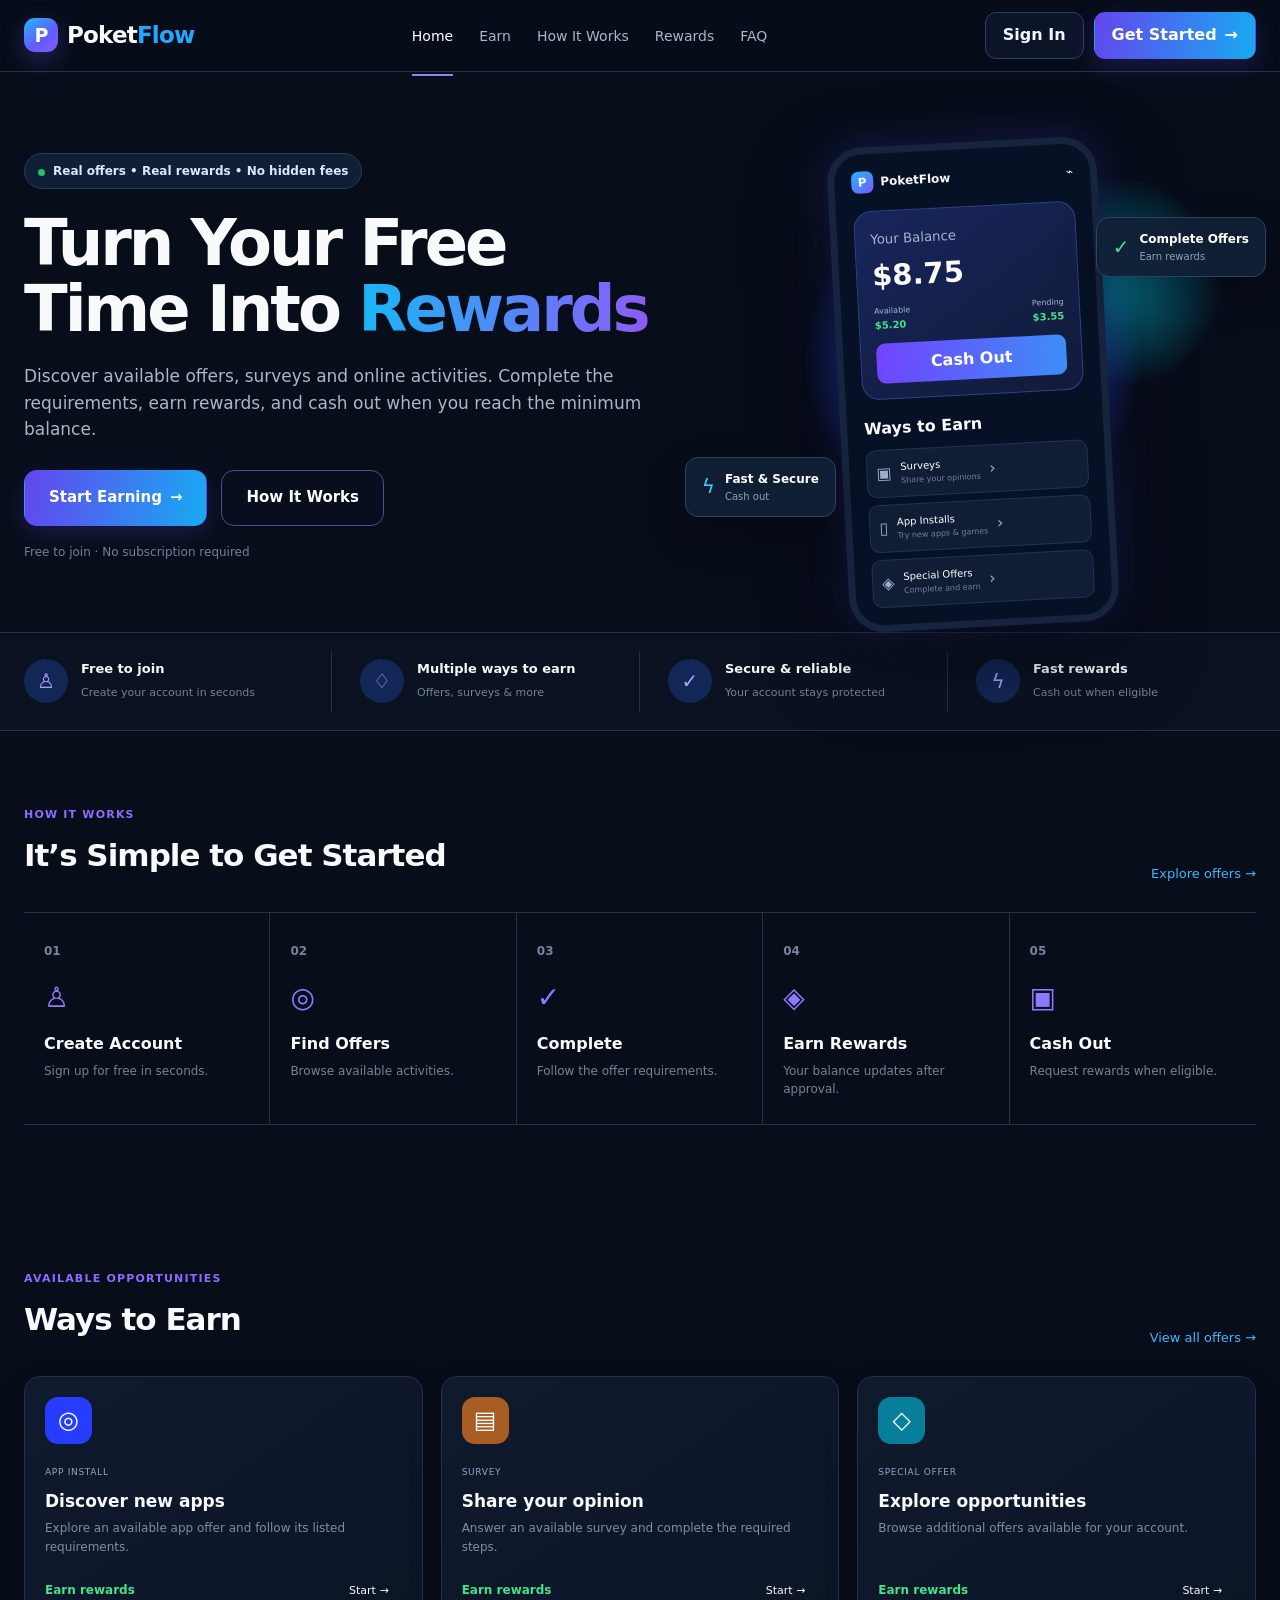
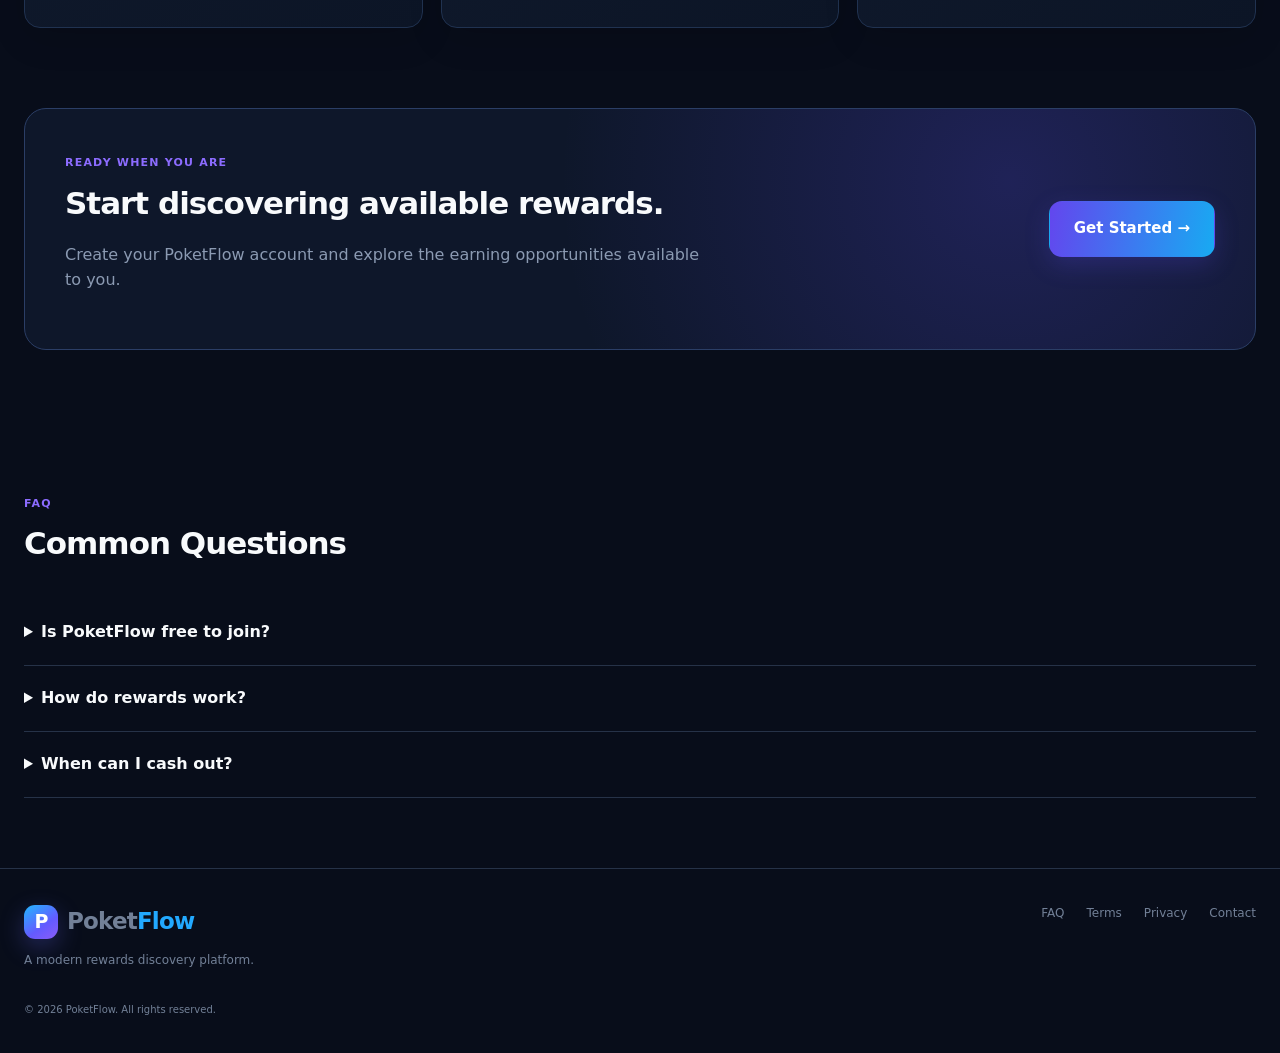
==== commit 398931de: "Update index.html" ====
--- a/index.html
+++ b/index.html
@@ -9,7 +9,7 @@
 </head>
 <body>
 <header class="site-header">
-  <a class="brand" href="index.html"><span class="brand-mark">P</span><span>Pocket<span>Flow</span></span></a>
+  <a class="brand" href="index.html"><span class="brand-mark">P</span><span>Poket<span>Flow</span></span></a>
   <nav class="desktop-nav">
     <a class="active" href="index.html">Home</a>
     <a href="offers.html">Earn</a>
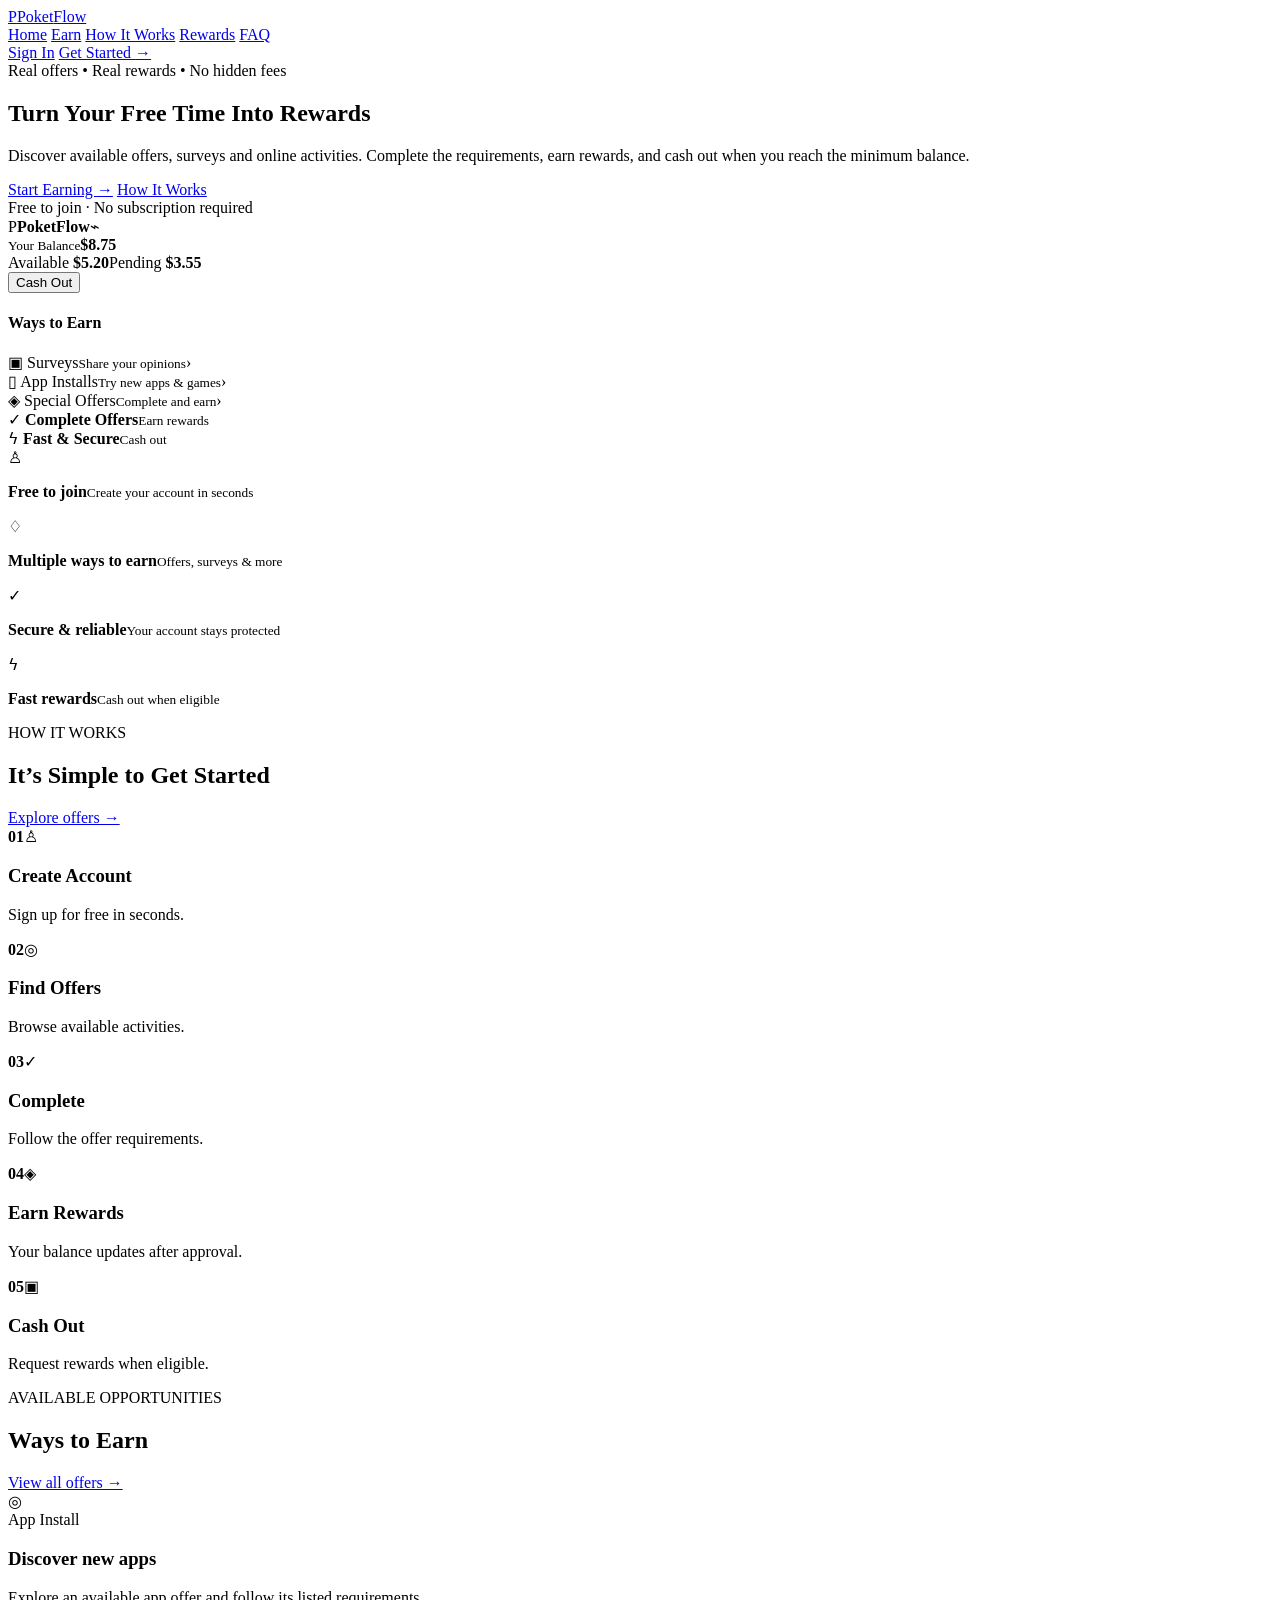
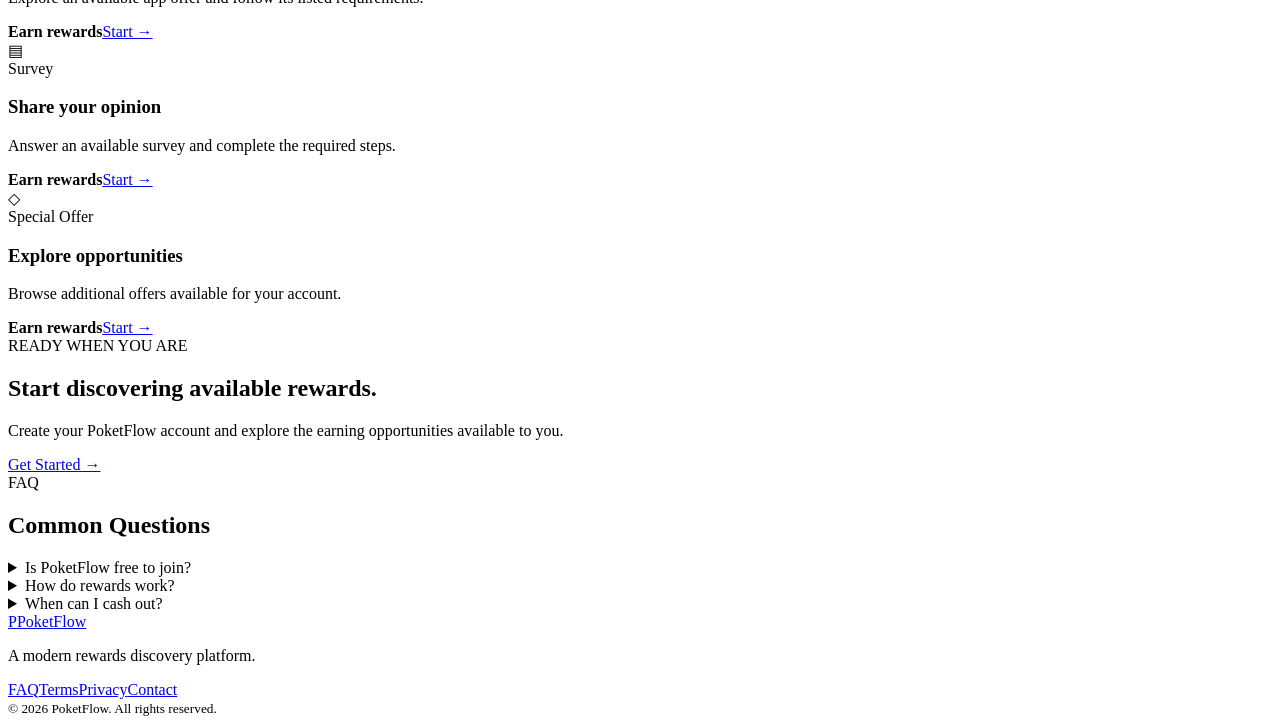
==== commit 1e91f542: "Update index.html" ====
--- a/index.html
+++ b/index.html
@@ -5,7 +5,7 @@
   <meta name="viewport" content="width=device-width,initial-scale=1">
   <title>PoketFlow — Turn Your Free Time Into Rewards</title>
   <meta name="description" content="Discover offers and activities, complete requirements, earn rewards, and cash out when you reach the minimum balance.">
-  <link rel="stylesheet" href="assets/pocketflow.css">
+  <link rel="stylesheet" href="assets/poketflow.css">
 </head>
 <body>
 <header class="site-header">
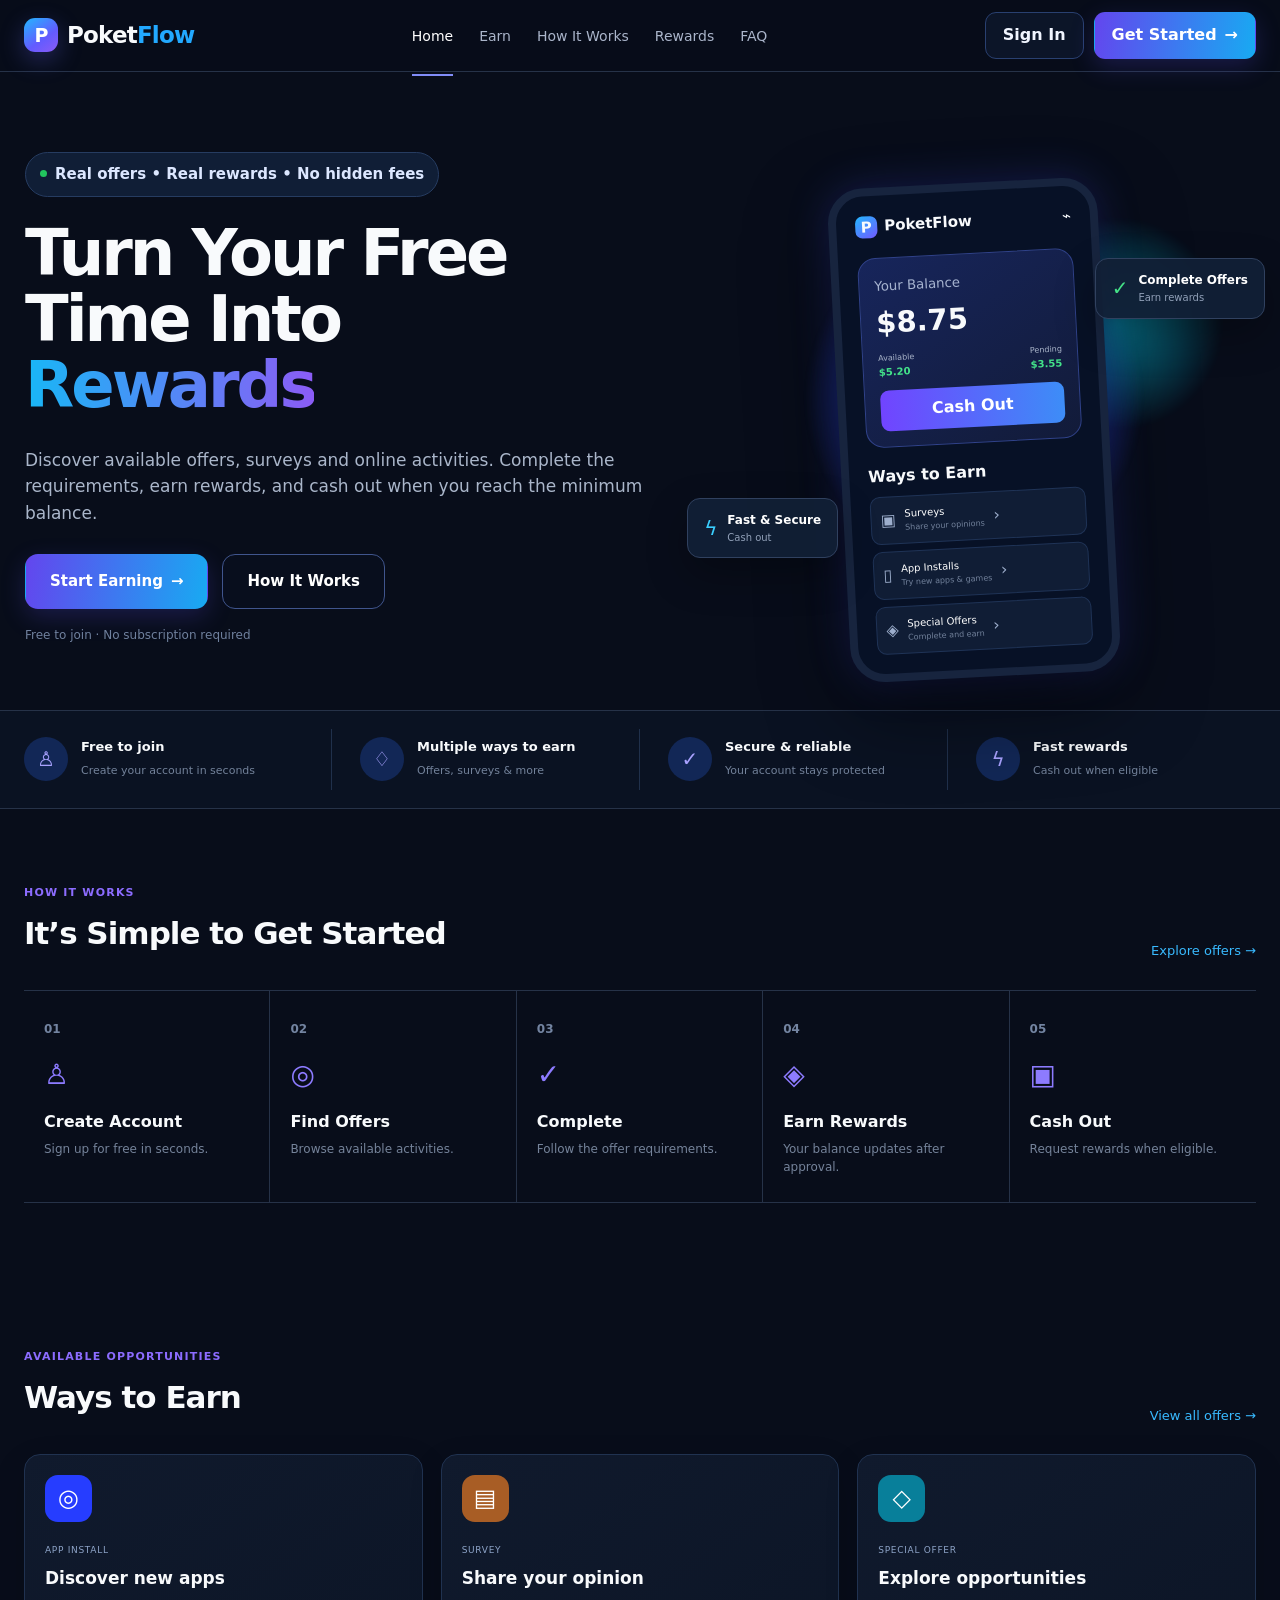
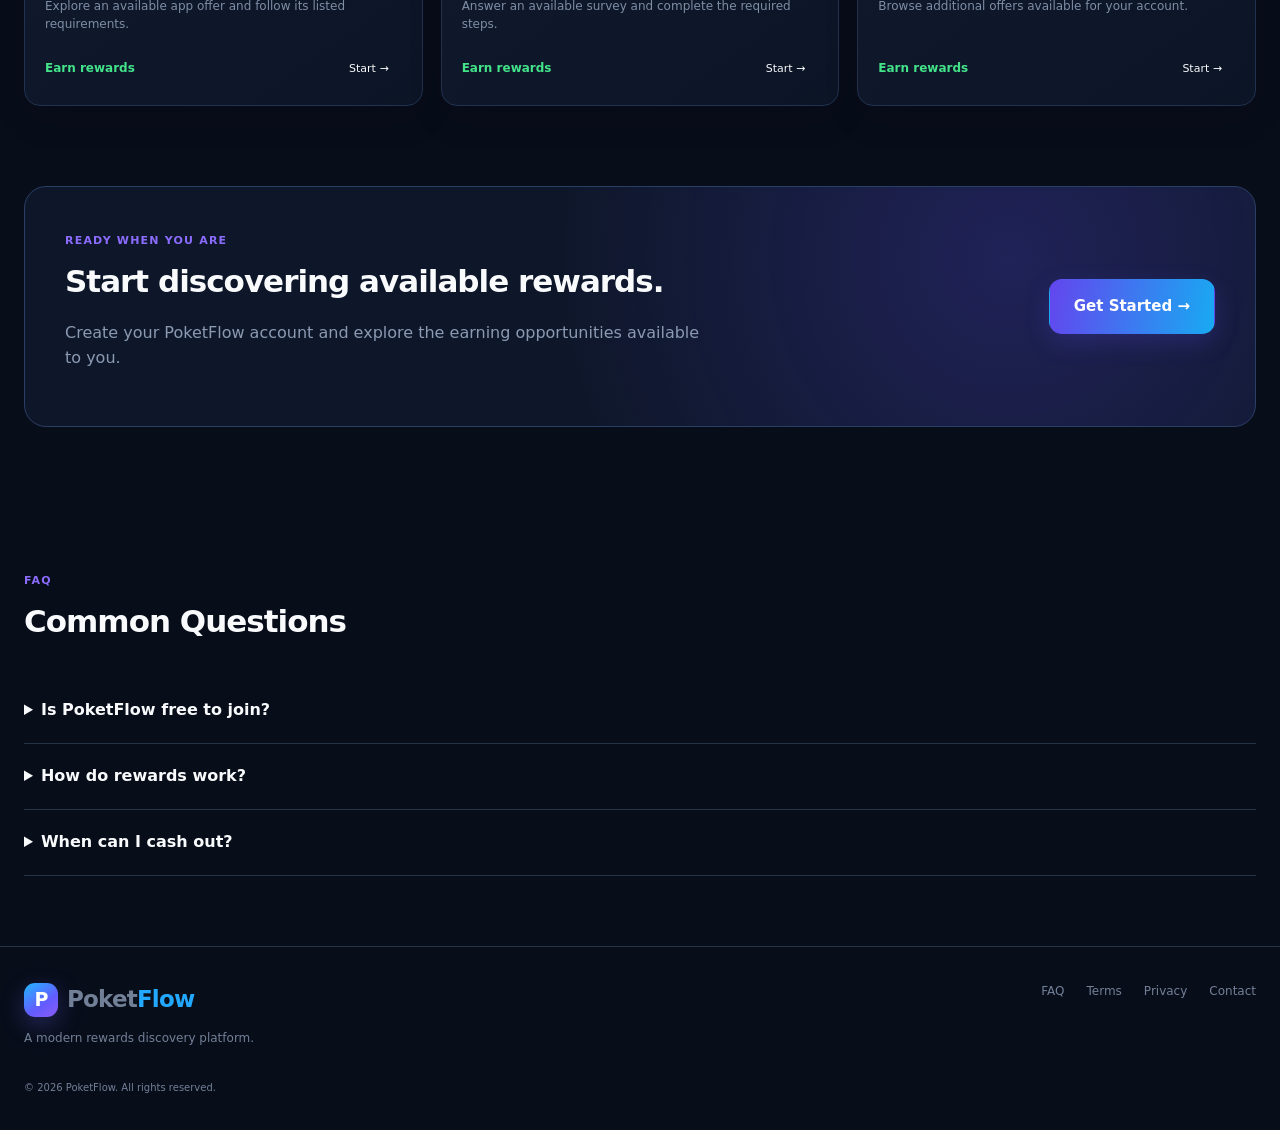
==== commit acd8cd9e: "Update index.php" ====
--- a/index.html
+++ b/index.html
@@ -1,103 +1,927 @@
 <!doctype html>
+
 <html lang="en">
+
 <head>
+
   <meta charset="utf-8">
-  <meta name="viewport" content="width=device-width,initial-scale=1">
-  <title>PoketFlow — Turn Your Free Time Into Rewards</title>
-  <meta name="description" content="Discover offers and activities, complete requirements, earn rewards, and cash out when you reach the minimum balance.">
-  <link rel="stylesheet" href="assets/poketflow.css">
+
+  <meta
+    name="viewport"
+    content="width=device-width,initial-scale=1"
+  >
+
+  <title>
+    PoketFlow — Turn Your Free Time Into Rewards
+  </title>
+
+  <meta
+    name="description"
+    content="Discover offers and activities, complete requirements, earn rewards, and cash out when you reach the minimum balance."
+  >
+
+  <link
+    rel="stylesheet"
+    href="assets/poketflow.css"
+  >
+
 </head>
+
+
 <body>
+
+
+<!-- ==================================================
+     HEADER
+================================================== -->
+
 <header class="site-header">
-  <a class="brand" href="index.html"><span class="brand-mark">P</span><span>Poket<span>Flow</span></span></a>
+
+
+  <a
+    class="brand"
+    href="index.html"
+  >
+
+    <span class="brand-mark">
+      P
+    </span>
+
+    <span>
+      Poket<span>Flow</span>
+    </span>
+
+  </a>
+
+
   <nav class="desktop-nav">
-    <a class="active" href="index.html">Home</a>
-    <a href="offers.html">Earn</a>
-    <a href="#how-it-works">How It Works</a>
-    <a href="#rewards">Rewards</a>
-    <a href="#faq">FAQ</a>
+
+    <a
+      class="active"
+      href="index.html"
+    >
+      Home
+    </a>
+
+    <a href="offers.php">
+      Earn
+    </a>
+
+    <a href="#how-it-works">
+      How It Works
+    </a>
+
+    <a href="#rewards">
+      Rewards
+    </a>
+
+    <a href="#faq">
+      FAQ
+    </a>
+
   </nav>
+
+
   <div class="header-actions">
-    <a class="btn btn-ghost" href="dashboard.html">Sign In</a>
-    <a class="btn btn-primary" href="dashboard.html">Get Started <span>→</span></a>
-  </div>
+
+    <a
+      class="btn btn-ghost"
+      href="login.php"
+    >
+      Sign In
+    </a>
+
+
+    <a
+      class="btn btn-primary"
+      href="register.php"
+    >
+      Get Started
+      <span>→</span>
+    </a>
+
+  </div>
+
 </header>
 
+
+<!-- ==================================================
+     MAIN
+================================================== -->
+
 <main>
+
+
+<!-- ==================================================
+     HERO
+================================================== -->
+
 <section class="hero">
+
+
   <div class="hero-copy">
-    <div class="eyebrow"><span class="dot"></span> Real offers • Real rewards • No hidden fees</div>
-    <h1>Turn Your Free Time Into <span>Rewards</span></h1>
-    <p>Discover available offers, surveys and online activities. Complete the requirements, earn rewards, and cash out when you reach the minimum balance.</p>
+
+
+    <div class="eyebrow">
+
+      <span class="dot"></span>
+
+      Real offers • Real rewards • No hidden fees
+
+    </div>
+
+
+    <h1>
+      Turn Your Free Time Into
+      <span>Rewards</span>
+    </h1>
+
+
+    <p>
+      Discover available offers, surveys and online activities.
+      Complete the requirements, earn rewards, and cash out
+      when you reach the minimum balance.
+    </p>
+
+
     <div class="hero-actions">
-      <a class="btn btn-primary btn-large" href="dashboard.html">Start Earning <span>→</span></a>
-      <a class="btn btn-outline btn-large" href="#how-it-works">How It Works</a>
-    </div>
-    <div class="hero-note">Free to join · No subscription required</div>
-  </div>
+
+      <a
+        class="btn btn-primary btn-large"
+        href="register.php"
+      >
+        Start Earning
+        <span>→</span>
+      </a>
+
+
+      <a
+        class="btn btn-outline btn-large"
+        href="#how-it-works"
+      >
+        How It Works
+      </a>
+
+    </div>
+
+
+    <div class="hero-note">
+      Free to join · No subscription required
+    </div>
+
+
+  </div>
+
+
+  <!-- ==================================================
+       HERO VISUAL
+  ================================================== -->
+
   <div class="hero-visual">
-    <div class="glow glow-one"></div><div class="glow glow-two"></div>
+
+
+    <div class="glow glow-one"></div>
+
+    <div class="glow glow-two"></div>
+
+
     <div class="phone">
-      <div class="phone-top"><span class="mini-logo">P</span><strong>PoketFlow</strong><span>⌁</span></div>
+
+
+      <div class="phone-top">
+
+        <span class="mini-logo">
+          P
+        </span>
+
+        <strong>
+          PoketFlow
+        </strong>
+
+        <span>
+          ⌁
+        </span>
+
+      </div>
+
+
       <div class="balance-card">
-        <small>Your Balance</small><strong>$8.75</strong>
-        <div class="balance-row"><span>Available <b>$5.20</b></span><span>Pending <b>$3.55</b></span></div>
-        <button>Cash Out</button>
-      </div>
-      <h4>Ways to Earn</h4>
-      <div class="phone-item">▣ <span>Surveys<small>Share your opinions</small></span>›</div>
-      <div class="phone-item">▯ <span>App Installs<small>Try new apps & games</small></span>›</div>
-      <div class="phone-item">◈ <span>Special Offers<small>Complete and earn</small></span>›</div>
-    </div>
-    <div class="float-card float-one">✓ <span><b>Complete Offers</b><small>Earn rewards</small></span></div>
-    <div class="float-card float-two">ϟ <span><b>Fast & Secure</b><small>Cash out</small></span></div>
-  </div>
+
+        <small>
+          Your Balance
+        </small>
+
+
+        <strong>
+          $8.75
+        </strong>
+
+
+        <div class="balance-row">
+
+          <span>
+            Available
+            <b>
+              $5.20
+            </b>
+          </span>
+
+
+          <span>
+            Pending
+            <b>
+              $3.55
+            </b>
+          </span>
+
+        </div>
+
+
+        <button>
+          Cash Out
+        </button>
+
+      </div>
+
+
+      <h4>
+        Ways to Earn
+      </h4>
+
+
+      <div class="phone-item">
+
+        ▣
+
+        <span>
+          Surveys
+          <small>
+            Share your opinions
+          </small>
+        </span>
+
+        ›
+
+      </div>
+
+
+      <div class="phone-item">
+
+        ▯
+
+        <span>
+          App Installs
+          <small>
+            Try new apps & games
+          </small>
+        </span>
+
+        ›
+
+      </div>
+
+
+      <div class="phone-item">
+
+        ◈
+
+        <span>
+          Special Offers
+          <small>
+            Complete and earn
+          </small>
+        </span>
+
+        ›
+
+      </div>
+
+
+    </div>
+
+
+    <div class="float-card float-one">
+
+      ✓
+
+      <span>
+
+        <b>
+          Complete Offers
+        </b>
+
+        <small>
+          Earn rewards
+        </small>
+
+      </span>
+
+    </div>
+
+
+    <div class="float-card float-two">
+
+      ϟ
+
+      <span>
+
+        <b>
+          Fast & Secure
+        </b>
+
+        <small>
+          Cash out
+        </small>
+
+      </span>
+
+    </div>
+
+
+  </div>
+
 </section>
 
+
+<!-- ==================================================
+     TRUST STRIP
+================================================== -->
+
 <section class="trust-strip">
-  <div><span class="icon">♙</span><p><b>Free to join</b><small>Create your account in seconds</small></p></div>
-  <div><span class="icon">♢</span><p><b>Multiple ways to earn</b><small>Offers, surveys & more</small></p></div>
-  <div><span class="icon">✓</span><p><b>Secure & reliable</b><small>Your account stays protected</small></p></div>
-  <div><span class="icon">ϟ</span><p><b>Fast rewards</b><small>Cash out when eligible</small></p></div>
+
+
+  <div>
+
+    <span class="icon">
+      ♙
+    </span>
+
+    <p>
+
+      <b>
+        Free to join
+      </b>
+
+      <small>
+        Create your account in seconds
+      </small>
+
+    </p>
+
+  </div>
+
+
+  <div>
+
+    <span class="icon">
+      ♢
+    </span>
+
+    <p>
+
+      <b>
+        Multiple ways to earn
+      </b>
+
+      <small>
+        Offers, surveys & more
+      </small>
+
+    </p>
+
+  </div>
+
+
+  <div>
+
+    <span class="icon">
+      ✓
+    </span>
+
+    <p>
+
+      <b>
+        Secure & reliable
+      </b>
+
+      <small>
+        Your account stays protected
+      </small>
+
+    </p>
+
+  </div>
+
+
+  <div>
+
+    <span class="icon">
+      ϟ
+    </span>
+
+    <p>
+
+      <b>
+        Fast rewards
+      </b>
+
+      <small>
+        Cash out when eligible
+      </small>
+
+    </p>
+
+  </div>
+
+
 </section>
 
-<section class="section" id="how-it-works">
-  <div class="section-heading"><div><span class="kicker">HOW IT WORKS</span><h2>It’s Simple to Get Started</h2></div><a href="offers.html">Explore offers →</a></div>
+
+<!-- ==================================================
+     HOW IT WORKS
+================================================== -->
+
+<section
+  class="section"
+  id="how-it-works"
+>
+
+
+  <div class="section-heading">
+
+
+    <div>
+
+      <span class="kicker">
+        HOW IT WORKS
+      </span>
+
+      <h2>
+        It’s Simple to Get Started
+      </h2>
+
+    </div>
+
+
+    <a href="offers.php">
+      Explore offers →
+    </a>
+
+
+  </div>
+
+
   <div class="steps">
-    <div class="step"><b>01</b><span>♙</span><h3>Create Account</h3><p>Sign up for free in seconds.</p></div>
-    <div class="step"><b>02</b><span>◎</span><h3>Find Offers</h3><p>Browse available activities.</p></div>
-    <div class="step"><b>03</b><span>✓</span><h3>Complete</h3><p>Follow the offer requirements.</p></div>
-    <div class="step"><b>04</b><span>◈</span><h3>Earn Rewards</h3><p>Your balance updates after approval.</p></div>
-    <div class="step"><b>05</b><span>▣</span><h3>Cash Out</h3><p>Request rewards when eligible.</p></div>
-  </div>
+
+
+    <div class="step">
+
+      <b>01</b>
+
+      <span>
+        ♙
+      </span>
+
+      <h3>
+        Create Account
+      </h3>
+
+      <p>
+        Sign up for free in seconds.
+      </p>
+
+    </div>
+
+
+    <div class="step">
+
+      <b>02</b>
+
+      <span>
+        ◎
+      </span>
+
+      <h3>
+        Find Offers
+      </h3>
+
+      <p>
+        Browse available activities.
+      </p>
+
+    </div>
+
+
+    <div class="step">
+
+      <b>03</b>
+
+      <span>
+        ✓
+      </span>
+
+      <h3>
+        Complete
+      </h3>
+
+      <p>
+        Follow the offer requirements.
+      </p>
+
+    </div>
+
+
+    <div class="step">
+
+      <b>04</b>
+
+      <span>
+        ◈
+      </span>
+
+      <h3>
+        Earn Rewards
+      </h3>
+
+      <p>
+        Your balance updates after approval.
+      </p>
+
+    </div>
+
+
+    <div class="step">
+
+      <b>05</b>
+
+      <span>
+        ▣
+      </span>
+
+      <h3>
+        Cash Out
+      </h3>
+
+      <p>
+        Request rewards when eligible.
+      </p>
+
+    </div>
+
+
+  </div>
+
 </section>
 
-<section class="section offers-section" id="rewards">
-  <div class="section-heading"><div><span class="kicker">AVAILABLE OPPORTUNITIES</span><h2>Ways to Earn</h2></div><a href="offers.html">View all offers →</a></div>
+
+<!-- ==================================================
+     WAYS TO EARN
+================================================== -->
+
+<section
+  class="section offers-section"
+  id="rewards"
+>
+
+
+  <div class="section-heading">
+
+
+    <div>
+
+      <span class="kicker">
+        AVAILABLE OPPORTUNITIES
+      </span>
+
+      <h2>
+        Ways to Earn
+      </h2>
+
+    </div>
+
+
+    <a href="offers.php">
+      View all offers →
+    </a>
+
+
+  </div>
+
+
   <div class="offer-grid">
-    <article class="offer-card"><div class="offer-icon">◎</div><div class="offer-body"><span class="tag">App Install</span><h3>Discover new apps</h3><p>Explore an available app offer and follow its listed requirements.</p></div><div class="offer-bottom"><strong>Earn rewards</strong><a href="offers.html">Start →</a></div></article>
-    <article class="offer-card"><div class="offer-icon orange">▤</div><div class="offer-body"><span class="tag">Survey</span><h3>Share your opinion</h3><p>Answer an available survey and complete the required steps.</p></div><div class="offer-bottom"><strong>Earn rewards</strong><a href="offers.html">Start →</a></div></article>
-    <article class="offer-card"><div class="offer-icon cyan">◇</div><div class="offer-body"><span class="tag">Special Offer</span><h3>Explore opportunities</h3><p>Browse additional offers available for your account.</p></div><div class="offer-bottom"><strong>Earn rewards</strong><a href="offers.html">Start →</a></div></article>
-  </div>
+
+
+    <article class="offer-card">
+
+
+      <div class="offer-icon">
+        ◎
+      </div>
+
+
+      <div class="offer-body">
+
+        <span class="tag">
+          App Install
+        </span>
+
+        <h3>
+          Discover new apps
+        </h3>
+
+        <p>
+          Explore an available app offer and follow
+          its listed requirements.
+        </p>
+
+      </div>
+
+
+      <div class="offer-bottom">
+
+        <strong>
+          Earn rewards
+        </strong>
+
+        <a href="offers.php">
+          Start →
+        </a>
+
+      </div>
+
+
+    </article>
+
+
+    <article class="offer-card">
+
+
+      <div class="offer-icon orange">
+        ▤
+      </div>
+
+
+      <div class="offer-body">
+
+        <span class="tag">
+          Survey
+        </span>
+
+        <h3>
+          Share your opinion
+        </h3>
+
+        <p>
+          Answer an available survey and complete
+          the required steps.
+        </p>
+
+      </div>
+
+
+      <div class="offer-bottom">
+
+        <strong>
+          Earn rewards
+        </strong>
+
+        <a href="offers.php">
+          Start →
+        </a>
+
+      </div>
+
+
+    </article>
+
+
+    <article class="offer-card">
+
+
+      <div class="offer-icon cyan">
+        ◇
+      </div>
+
+
+      <div class="offer-body">
+
+        <span class="tag">
+          Special Offer
+        </span>
+
+        <h3>
+          Explore opportunities
+        </h3>
+
+        <p>
+          Browse additional offers available
+          for your account.
+        </p>
+
+      </div>
+
+
+      <div class="offer-bottom">
+
+        <strong>
+          Earn rewards
+        </strong>
+
+        <a href="offers.php">
+          Start →
+        </a>
+
+      </div>
+
+
+    </article>
+
+
+  </div>
+
 </section>
 
+
+<!-- ==================================================
+     CTA
+================================================== -->
+
 <section class="cta-section">
-  <div><span class="kicker">READY WHEN YOU ARE</span><h2>Start discovering available rewards.</h2><p>Create your PoketFlow account and explore the earning opportunities available to you.</p></div>
-  <a class="btn btn-primary btn-large" href="dashboard.html">Get Started →</a>
+
+
+  <div>
+
+    <span class="kicker">
+      READY WHEN YOU ARE
+    </span>
+
+
+    <h2>
+      Start discovering available rewards.
+    </h2>
+
+
+    <p>
+      Create your PoketFlow account and explore
+      the earning opportunities available to you.
+    </p>
+
+  </div>
+
+
+  <a
+    class="btn btn-primary btn-large"
+    href="register.php"
+  >
+    Get Started →
+  </a>
+
+
 </section>
 
-<section class="section faq" id="faq">
-  <div class="section-heading"><div><span class="kicker">FAQ</span><h2>Common Questions</h2></div></div>
-  <details><summary>Is PoketFlow free to join?</summary><p>Yes. Creating an account does not require a subscription.</p></details>
-  <details><summary>How do rewards work?</summary><p>Available offers show their requirements and reward information. Follow the listed requirements and wait for completion approval where applicable.</p></details>
-  <details><summary>When can I cash out?</summary><p>Cash-out eligibility depends on your available balance, the site's minimum cashout, and any applicable payment or verification requirements.</p></details>
+
+<!-- ==================================================
+     FAQ
+================================================== -->
+
+<section
+  class="section faq"
+  id="faq"
+>
+
+
+  <div class="section-heading">
+
+
+    <div>
+
+      <span class="kicker">
+        FAQ
+      </span>
+
+      <h2>
+        Common Questions
+      </h2>
+
+    </div>
+
+
+  </div>
+
+
+  <details>
+
+    <summary>
+      Is PoketFlow free to join?
+    </summary>
+
+    <p>
+      Yes. Creating an account does not require
+      a subscription.
+    </p>
+
+  </details>
+
+
+  <details>
+
+    <summary>
+      How do rewards work?
+    </summary>
+
+    <p>
+      Available offers show their requirements and
+      reward information. Follow the listed requirements
+      and wait for completion approval where applicable.
+    </p>
+
+  </details>
+
+
+  <details>
+
+    <summary>
+      When can I cash out?
+    </summary>
+
+    <p>
+      Cash-out eligibility depends on your available
+      balance, the site's minimum cashout, and any
+      applicable payment or verification requirements.
+    </p>
+
+  </details>
+
+
 </section>
+
+
 </main>
 
+
+<!-- ==================================================
+     FOOTER
+================================================== -->
+
 <footer class="footer">
-  <div class="footer-brand"><a class="brand" href="index.html"><span class="brand-mark">P</span><span>Poket<span>Flow</span></span></a><p>A modern rewards discovery platform.</p></div>
-  <div class="footer-links"><a href="#faq">FAQ</a><a href="#">Terms</a><a href="#">Privacy</a><a href="#">Contact</a></div>
-  <small>© 2026 PoketFlow. All rights reserved.</small>
+
+
+  <div class="footer-brand">
+
+
+    <a
+      class="brand"
+      href="index.html"
+    >
+
+      <span class="brand-mark">
+        P
+      </span>
+
+      <span>
+        Poket<span>Flow</span>
+      </span>
+
+    </a>
+
+
+    <p>
+      A modern rewards discovery platform.
+    </p>
+
+
+  </div>
+
+
+  <div class="footer-links">
+
+    <a href="#faq">
+      FAQ
+    </a>
+
+    <a href="#">
+      Terms
+    </a>
+
+    <a href="#">
+      Privacy
+    </a>
+
+    <a href="#">
+      Contact
+    </a>
+
+  </div>
+
+
+  <small>
+    © 2026 PoketFlow. All rights reserved.
+  </small>
+
+
 </footer>
+
+
 </body>
+
 </html>
--- a/assets/poketflow.css
+++ b/assets/poketflow.css
@@ -0,0 +1,1332 @@
+:root {
+    --pf-bg: #080d1a;
+    --pf-bg2: #0b1222;
+    --pf-surface: #111827;
+    --pf-surface2: #151e31;
+    --pf-primary: #6366f1;
+    --pf-primary2: #818cf8;
+    --pf-secondary: #8b5cf6;
+    --pf-accent: #22d3ee;
+    --pf-text: #f8fafc;
+    --pf-muted: #94a3b8;
+    --pf-border: #263248;
+    --pf-success: #22c55e;
+    --pf-radius: 16px;
+    --pf-font: Inter, ui-sans-serif, system-ui, -apple-system, BlinkMacSystemFont, "Segoe UI", sans-serif;
+}
+
+* {
+    box-sizing: border-box;
+}
+
+html {
+    scroll-behavior: smooth;
+}
+
+body {
+    margin: 0;
+    background: var(--pf-bg);
+    color: var(--pf-text);
+    font-family: var(--pf-font);
+    line-height: 1.55;
+}
+
+a {
+    text-decoration: none;
+    color: inherit;
+}
+
+button,
+input {
+    font: inherit;
+}
+
+
+/* =========================================
+   HEADER
+========================================= */
+
+.site-header,
+.app-header {
+    height: 72px;
+    border-bottom: 1px solid var(--pf-border);
+    background: rgba(8, 13, 26, 0.9);
+    backdrop-filter: blur(16px);
+    display: flex;
+    align-items: center;
+    padding: 0 max(24px, calc((100% - 1280px) / 2));
+    gap: 28px;
+    position: sticky;
+    top: 0;
+    z-index: 20;
+}
+
+.brand {
+    display: flex;
+    align-items: center;
+    gap: 9px;
+    font-weight: 800;
+    font-size: 23px;
+    letter-spacing: -0.8px;
+    white-space: nowrap;
+}
+
+.brand > span:last-child > span {
+    color: #22a9ff;
+}
+
+.brand-mark {
+    width: 34px;
+    height: 34px;
+    border-radius: 11px;
+    background: linear-gradient(145deg, #22b7ff, #635bff 60%, #8b5cf6);
+    display: grid;
+    place-items: center;
+    font-size: 19px;
+    font-weight: 900;
+    color: #fff;
+    box-shadow: 0 8px 24px rgba(99, 102, 241, 0.3);
+}
+
+.desktop-nav,
+.app-header nav {
+    display: flex;
+    align-items: center;
+    gap: 26px;
+    margin: auto;
+}
+
+.desktop-nav a,
+.app-header nav a {
+    color: #aab5ca;
+    font-size: 14px;
+    padding: 26px 0;
+    border-bottom: 2px solid transparent;
+}
+
+.desktop-nav a:hover,
+.desktop-nav .active,
+.app-header nav a:hover,
+.app-header nav .active {
+    color: #fff;
+    border-bottom-color: var(--pf-primary2);
+}
+
+.header-actions {
+    display: flex;
+    gap: 10px;
+    align-items: center;
+}
+
+
+/* =========================================
+   BUTTONS
+========================================= */
+
+.btn {
+    border: 1px solid transparent;
+    border-radius: 11px;
+    padding: 10px 17px;
+    font-weight: 700;
+    cursor: pointer;
+    display: inline-flex;
+    align-items: center;
+    justify-content: center;
+    gap: 8px;
+    transition: 0.2s;
+}
+
+.btn-primary {
+    background: linear-gradient(100deg, #6346ee, #18aaf2);
+    color: #fff;
+    box-shadow: 0 8px 24px rgba(91, 78, 239, 0.22);
+}
+
+.btn-primary:hover {
+    transform: translateY(-1px);
+    filter: brightness(1.08);
+}
+
+.btn-ghost {
+    border-color: #294070;
+    color: #f1f5ff;
+    background: #0c1528;
+}
+
+.btn-outline {
+    border-color: #40558d;
+    background: rgba(9, 16, 32, 0.6);
+    color: #fff;
+}
+
+.btn-large {
+    padding: 15px 24px;
+    border-radius: 13px;
+    font-size: 15px;
+}
+
+
+/* =========================================
+   HERO
+========================================= */
+
+.hero {
+    min-height: 520px;
+    max-width: 1280px;
+    margin: auto;
+    padding: 80px 25px 65px;
+    display: grid;
+    grid-template-columns: 1.05fr 0.95fr;
+    align-items: center;
+    gap: 45px;
+}
+
+.hero-copy {
+    position: relative;
+    z-index: 2;
+}
+
+.eyebrow {
+    display: inline-flex;
+    padding: 10px 14px;
+    border-radius: 999px;
+    background: #101e36;
+    border: 1px solid #263c61;
+    color: #dce7ff;
+    font-size: 15px;
+    font-weight: 700;
+}
+
+.dot {
+    width: 7px;
+    height: 7px;
+    background: #22c55e;
+    border-radius: 50%;
+    margin: 7px 8px 0 0;
+}
+
+.hero h1 {
+    font-size: clamp(42px, 5vw, 68px);
+    line-height: 1.03;
+    letter-spacing: -3px;
+    margin: 24px 0 28px;
+    max-width: 720px;
+    
+}
+
+.hero h1 span {
+    background: linear-gradient(90deg, #18b7f6, #8b5cf6);
+    -webkit-background-clip: text;
+    background-clip: text;
+    color: transparent;
+}
+
+.hero p {
+    font-size: 17px;
+    color: #aab6ca;
+    max-width: 620px;
+}
+
+.hero-actions {
+    display: flex;
+    gap: 14px;
+    margin-top: 28px;
+}
+
+.hero-note {
+    margin-top: 17px;
+    color: #70819e;
+    font-size: 12px;
+}
+
+
+/* =========================================
+   HERO VISUAL
+========================================= */
+
+.hero-visual {
+    height: 430px;
+    position: relative;
+    display: grid;
+    place-items: center;
+}
+
+.glow {
+    position: absolute;
+    border-radius: 50%;
+    filter: blur(2px);
+}
+
+.glow-one {
+    width: 340px;
+    height: 340px;
+    background: radial-gradient(
+        circle,
+        #2436bb 0%,
+        #172a85 42%,
+        transparent 70%
+    );
+}
+
+.glow-two {
+    width: 220px;
+    height: 220px;
+    background: radial-gradient(
+        circle,
+        #06b6d4 0%,
+        transparent 68%
+    );
+    right: 5%;
+    top: 7%;
+    opacity: 0.65;
+}
+
+.phone {
+    position: relative;
+    width: 270px;
+    border: 8px solid #17243e;
+    border-radius: 35px;
+    background: #071126;
+    box-shadow:
+        0 30px 80px rgba(0, 0, 0, 0.5),
+        0 0 40px rgba(64, 80, 255, 0.25);
+    padding: 19px;
+    z-index: 2;
+    transform: rotate(-3deg);
+}
+
+.phone-top {
+    display: flex;
+    align-items: center;
+    gap: 7px;
+    font-size: 15px;
+    margin-bottom: 20px;
+}
+
+.mini-logo {
+    width: 22px;
+    height: 22px;
+    border-radius: 7px;
+    background: linear-gradient(145deg, #22b7ff, #7359ff);
+    display: grid;
+    place-items: center;
+    font-weight: 900;
+}
+
+.phone-top span:last-child {
+    margin-left: auto;
+}
+
+.balance-card {
+    background: linear-gradient(145deg, #17255b, #121b39);
+    border: 1px solid #30428a;
+    border-radius: 18px;
+    padding: 15px;
+}
+
+.balance-card small {
+    color: #a7b4d0;
+}
+
+.balance-card > strong {
+    display: block;
+    font-size: 29px;
+    margin: 2px 0 7px;
+}
+
+.balance-row {
+    display: flex;
+    justify-content: space-between;
+    font-size: 8px;
+    color: #aab5ca;
+}
+
+.balance-row b {
+    display: block;
+    color: #43e38a;
+    font-size: 10px;
+}
+
+.balance-card button {
+    width: 100%;
+    border: 0;
+    border-radius: 9px;
+    background: linear-gradient(90deg, #7144ff, #3d8df7);
+    color: #fff;
+    font-weight: 800;
+    padding: 8px;
+    margin-top: 10px;
+}
+
+.phone h4 {
+    margin: 17px 0 8px;
+}
+
+.phone-item {
+    background: #101d35;
+    border: 1px solid #1f3356;
+    border-radius: 10px;
+    padding: 9px;
+    margin: 7px 0;
+    display: flex;
+    align-items: center;
+    gap: 9px;
+    color: #9daecc;
+}
+
+.phone-item span {
+    font-size: 10px;
+    color: #fff;
+}
+
+.phone-item small {
+    display: block;
+    color: #71809a;
+    font-size: 8px;
+}
+
+.phone-item:last-child {
+    margin-bottom: 0;
+}
+
+
+/* =========================================
+   FLOATING CARDS
+========================================= */
+
+.float-card {
+    position: absolute;
+    z-index: 4;
+    background: rgba(18, 31, 54, 0.94);
+    border: 1px solid #30415f;
+    box-shadow: 0 16px 40px rgba(0, 0, 0, 0.28);
+    padding: 12px 16px;
+    border-radius: 13px;
+    display: flex;
+    gap: 10px;
+    align-items: center;
+    font-size: 20px;
+    color: #45e287;
+}
+
+.float-card span {
+    font-size: 12px;
+    color: #fff;
+}
+
+.float-card small {
+    display: block;
+    color: #91a0b8;
+    font-size: 10px;
+}
+
+.float-one {
+    right: -10px;
+    top: 75px;
+}
+
+.float-two {
+    left: -5px;
+    bottom: 55px;
+    color: #3acfff;
+}
+
+
+/* =========================================
+   TRUST STRIP
+========================================= */
+
+.trust-strip {
+    border-top: 1px solid var(--pf-border);
+    border-bottom: 1px solid var(--pf-border);
+    background: #0a1222;
+    display: grid;
+    grid-template-columns: repeat(4, 1fr);
+    max-width: 100%;
+    padding: 18px max(24px, calc((100% - 1280px) / 2));
+    gap: 0;
+}
+
+.trust-strip > div {
+    display: flex;
+    gap: 13px;
+    align-items: center;
+    padding: 8px 28px;
+    border-right: 1px solid #20304b;
+}
+
+.trust-strip > div:first-child {
+    padding-left: 0;
+}
+
+.trust-strip > div:last-child {
+    border: 0;
+}
+
+.icon {
+    width: 44px;
+    height: 44px;
+    border-radius: 50%;
+    background: #122756;
+    color: #a9a2ff;
+    display: grid;
+    place-items: center;
+    font-size: 20px;
+}
+
+.trust-strip p {
+    margin: 0;
+}
+
+.trust-strip b {
+    display: block;
+    font-size: 13px;
+}
+
+.trust-strip small {
+    color: #73829a;
+    font-size: 11px;
+}
+
+
+/* =========================================
+   SECTIONS
+========================================= */
+
+.section {
+    max-width: 1280px;
+    margin: auto;
+    padding: 70px 24px;
+}
+
+.section-heading {
+    display: flex;
+    justify-content: space-between;
+    align-items: end;
+    margin-bottom: 28px;
+}
+
+.section-heading h2,
+.cta-section h2 {
+    margin: 5px 0;
+    font-size: 31px;
+    letter-spacing: -1px;
+}
+
+.section-heading a {
+    color: #39baff;
+    font-size: 13px;
+}
+
+.kicker {
+    color: #8c6cff;
+    font-size: 11px;
+    font-weight: 800;
+    letter-spacing: 1.2px;
+}
+
+
+/* =========================================
+   STEPS
+========================================= */
+
+.steps {
+    display: grid;
+    grid-template-columns: repeat(5, 1fr);
+    border-top: 1px solid var(--pf-border);
+    border-bottom: 1px solid var(--pf-border);
+}
+
+.step {
+    padding: 25px 20px;
+    border-right: 1px solid var(--pf-border);
+    position: relative;
+}
+
+.step:last-child {
+    border: 0;
+}
+
+.step > b {
+    font-size: 12px;
+    color: #7384a1;
+}
+
+.step > span {
+    display: block;
+    color: #8d7bff;
+    font-size: 28px;
+    margin: 13px 0;
+}
+
+.step h3 {
+    margin: 0 0 5px;
+    font-size: 16px;
+}
+
+.step p {
+    margin: 0;
+    color: #75839a;
+    font-size: 12px;
+}
+
+
+/* =========================================
+   OFFERS
+========================================= */
+
+.offer-grid {
+    display: grid;
+    grid-template-columns: repeat(3, 1fr);
+    gap: 18px;
+}
+
+.offer-card {
+    background: linear-gradient(145deg, #101a2d, #0c1526);
+    border: 1px solid #203250;
+    border-radius: var(--pf-radius);
+    padding: 20px;
+    display: flex;
+    flex-direction: column;
+    min-height: 245px;
+    box-shadow: 0 12px 35px rgba(0, 0, 0, 0.12);
+}
+
+.offer-card:hover {
+    border-color: #3b4d78;
+    transform: translateY(-2px);
+    transition: 0.2s;
+}
+
+.offer-icon {
+    width: 47px;
+    height: 47px;
+    border-radius: 13px;
+    background: #263dff;
+    color: #fff;
+    display: grid;
+    place-items: center;
+    font-size: 24px;
+    margin-bottom: 14px;
+}
+
+.offer-icon.orange {
+    background: #a85d25;
+}
+
+.offer-icon.cyan {
+    background: #087f9a;
+}
+
+.tag {
+    font-size: 9px;
+    text-transform: uppercase;
+    letter-spacing: 0.7px;
+    color: #8ea4c8;
+}
+
+.offer-body h3 {
+    font-size: 17px;
+    margin: 5px 0;
+}
+
+.offer-body p {
+    font-size: 12px;
+    color: #7f8da5;
+    margin: 0;
+}
+
+.offer-bottom {
+    margin-top: auto;
+    padding-top: 18px;
+    display: flex;
+    justify-content: space-between;
+    align-items: center;
+}
+
+.offer-bottom strong {
+    font-size: 12px;
+    color: #43e38a;
+}
+
+.offer-bottom a,
+.offer-bottom button {
+    font-size: 11px;
+    padding: 8px 13px;
+}
+
+
+/* =========================================
+   CTA
+========================================= */
+
+.cta-section {
+    max-width: 1232px;
+    margin: 10px auto 70px;
+    padding: 40px;
+    border: 1px solid #2b3e66;
+    border-radius: 22px;
+    background:
+        radial-gradient(
+            circle at 80% 30%,
+            rgba(89, 71, 237, 0.23),
+            transparent 45%
+        ),
+        #0e172a;
+    display: flex;
+    justify-content: space-between;
+    align-items: center;
+    gap: 25px;
+}
+
+.cta-section p {
+    color: #8b9ab2;
+    max-width: 650px;
+}
+
+
+/* =========================================
+   FAQ
+========================================= */
+
+.faq details {
+    border-bottom: 1px solid var(--pf-border);
+    padding: 20px 0;
+}
+
+.faq summary {
+    cursor: pointer;
+    font-weight: 700;
+}
+
+.faq details p {
+    color: #8795ac;
+    font-size: 14px;
+    max-width: 760px;
+}
+
+
+/* =========================================
+   FOOTER
+========================================= */
+
+.footer {
+    border-top: 1px solid var(--pf-border);
+    max-width: 100%;
+    padding: 35px max(24px, calc((100% - 1280px) / 2));
+    display: grid;
+    grid-template-columns: 1fr auto;
+    gap: 20px;
+    color: #728097;
+}
+
+.footer-brand p {
+    font-size: 12px;
+}
+
+.footer-links {
+    display: flex;
+    gap: 22px;
+    font-size: 12px;
+}
+
+.footer > small {
+    grid-column: 1 / -1;
+    font-size: 10px;
+}
+
+
+/* =========================================
+   APP SHELL
+========================================= */
+
+.app-shell {
+    max-width: 1450px;
+    margin: auto;
+    display: grid;
+    grid-template-columns: 225px 1fr;
+    min-height: calc(100vh - 73px);
+}
+
+.sidebar {
+    border-right: 1px solid var(--pf-border);
+    padding: 25px 15px;
+    display: flex;
+    flex-direction: column;
+}
+
+.sidebar-nav {
+    display: grid;
+    gap: 5px;
+}
+
+.sidebar-nav a {
+    padding: 12px 14px;
+    border-radius: 10px;
+    color: #8391aa;
+    font-size: 13px;
+}
+
+.sidebar-nav a:hover,
+.sidebar-nav a.active {
+    background: #111d34;
+    color: #fff;
+}
+
+.sidebar-nav a.active {
+    box-shadow: inset 2px 0 #7770ff;
+}
+
+.sidebar-nav span {
+    margin-left: 10px;
+}
+
+.side-balance {
+    margin-top: auto;
+    border: 1px solid #30406a;
+    background: linear-gradient(145deg, #171c4b, #11172e);
+    padding: 16px;
+    border-radius: 15px;
+}
+
+.side-balance small,
+.side-balance span {
+    display: block;
+    color: #8a98b0;
+    font-size: 10px;
+}
+
+.side-balance strong {
+    font-size: 26px;
+    display: block;
+    margin: 2px 0 4px;
+}
+
+.side-balance a {
+    display: block;
+    margin-top: 13px;
+    background: #fff;
+    color: #1a2340;
+    text-align: center;
+    padding: 9px;
+    border-radius: 8px;
+    font-size: 11px;
+    font-weight: 800;
+}
+
+.app-content {
+    padding: 40px 42px;
+    min-width: 0;
+}
+
+
+/* =========================================
+   PAGE TITLES
+========================================= */
+
+.page-title h1,
+.app-content > h1,
+.welcome h1 {
+    font-size: 34px;
+    letter-spacing: -1px;
+    margin: 5px 0;
+}
+
+.page-title p,
+.lead,
+.welcome p {
+    color: #8391a8;
+    margin: 0;
+}
+
+
+/* =========================================
+   OFFER TABS
+========================================= */
+
+.offer-tabs {
+    display: flex;
+    gap: 7px;
+    margin: 28px 0 20px;
+    overflow: auto;
+}
+
+.offer-tabs button {
+    white-space: nowrap;
+    border: 1px solid var(--pf-border);
+    background: #0d1628;
+    color: #8290a8;
+    border-radius: 9px;
+    padding: 10px 15px;
+    cursor: pointer;
+}
+
+.offer-tabs button.selected {
+    color: #fff;
+    background: #202a58;
+    border-color: #5154b7;
+}
+
+
+/* =========================================
+   DASHBOARD
+========================================= */
+
+.dashboard-grid {
+    display: grid;
+    grid-template-columns: 1fr 260px;
+    gap: 20px;
+}
+
+.dashboard-offers {
+    grid-template-columns: repeat(2, 1fr);
+}
+
+.info-card,
+.referral-box,
+.withdraw-card,
+.empty-state {
+    border: 1px solid var(--pf-border);
+    background: #0d1729;
+    border-radius: 16px;
+    padding: 22px;
+}
+
+.info-icon {
+    width: 42px;
+    height: 42px;
+    border-radius: 50%;
+    background: #172750;
+    display: grid;
+    place-items: center;
+    color: #8e83ff;
+}
+
+.info-card h3 {
+    font-size: 15px;
+}
+
+.info-card p,
+.info-card small {
+    color: #7e8ca4;
+    font-size: 12px;
+}
+
+.info-card a {
+    color: #4bbdff;
+    font-size: 12px;
+}
+
+.info-card hr {
+    border: 0;
+    border-top: 1px solid var(--pf-border);
+    margin: 18px 0;
+}
+
+
+/* =========================================
+   WELCOME
+========================================= */
+
+.welcome {
+    display: flex;
+    justify-content: space-between;
+    gap: 20px;
+    align-items: end;
+}
+
+
+/* =========================================
+   STATISTICS
+========================================= */
+
+.stats-row {
+    display: grid;
+    grid-template-columns: repeat(3, 1fr);
+    gap: 16px;
+    margin: 30px 0 40px;
+}
+
+.stat-card {
+    background: #0e182b;
+    border: 1px solid var(--pf-border);
+    border-radius: 15px;
+    padding: 20px;
+}
+
+.stat-card span,
+.stat-card small {
+    display: block;
+    color: #8190a9;
+    font-size: 11px;
+}
+
+.stat-card strong {
+    display: block;
+    font-size: 28px;
+    margin: 5px 0;
+}
+
+
+/* =========================================
+   CONTENT HEADINGS
+========================================= */
+
+.content-heading {
+    display: flex;
+    justify-content: space-between;
+    align-items: center;
+}
+
+.content-heading h2 {
+    font-size: 20px;
+}
+
+.content-heading a {
+    font-size: 12px;
+    color: #42baff;
+}
+
+
+/* =========================================
+   EARN CARDS
+========================================= */
+
+.earn-grid {
+    display: grid;
+    grid-template-columns: repeat(3, 1fr);
+    gap: 16px;
+}
+
+.earn-card {
+    border: 1px solid var(--pf-border);
+    background: #0e182b;
+    border-radius: 15px;
+    padding: 20px;
+}
+
+.earn-card > span {
+    font-size: 25px;
+    color: #8d7bff;
+}
+
+.earn-card h3 {
+    margin: 9px 0 3px;
+}
+
+.earn-card p {
+    font-size: 12px;
+    color: #7e8ca4;
+}
+
+.earn-card b {
+    font-size: 11px;
+    color: #42baff;
+}
+
+
+/* =========================================
+   EMPTY STATE
+========================================= */
+
+.empty-state {
+    text-align: center;
+    max-width: 620px;
+    margin: 35px auto;
+    padding: 55px;
+}
+
+.empty-state > div {
+    font-size: 36px;
+    color: #8b7cff;
+}
+
+.empty-state p {
+    margin-bottom: 22px;
+}
+
+
+/* =========================================
+   REFERRAL
+========================================= */
+
+.referral-box {
+    max-width: 720px;
+    margin-top: 28px;
+}
+
+.copy-row {
+    display: flex;
+    gap: 8px;
+    margin: 18px 0 8px;
+}
+
+.copy-row input {
+    flex: 1;
+    min-width: 0;
+    background: #080f1e;
+    border: 1px solid var(--pf-border);
+    color: #91a0b8;
+    border-radius: 9px;
+    padding: 11px;
+}
+
+
+/* =========================================
+   WITHDRAW
+========================================= */
+
+.withdraw-card {
+    max-width: 650px;
+    margin-top: 28px;
+    display: flex;
+    align-items: center;
+    justify-content: space-between;
+    gap: 25px;
+}
+
+.withdraw-card span,
+.withdraw-card small {
+    color: #8190a9;
+    font-size: 11px;
+    display: block;
+}
+
+.withdraw-card strong {
+    display: block;
+    font-size: 30px;
+}
+
+.withdraw-card small {
+    margin-top: 20px;
+}
+
+.withdraw-card button:disabled {
+    opacity: 0.45;
+    cursor: not-allowed;
+}
+
+
+/* =========================================
+   TABLET
+========================================= */
+
+@media (max-width: 1000px) {
+
+    .desktop-nav {
+        display: none;
+    }
+
+    .hero {
+        grid-template-columns: 1fr;
+        padding-top: 50px;
+    }
+
+    .hero-visual {
+        order: -1;
+        height: 360px;
+    }
+
+    .float-one {
+        right: 0;
+    }
+
+    .trust-strip {
+        grid-template-columns: repeat(2, 1fr);
+    }
+
+    .trust-strip > div {
+        border-bottom: 1px solid #20304b;
+    }
+
+    .steps {
+        grid-template-columns: repeat(2, 1fr);
+    }
+
+    .step:nth-child(2) {
+        border-right: 0;
+    }
+
+    .step:nth-child(3),
+    .step:nth-child(4),
+    .step:nth-child(5) {
+        border-top: 1px solid var(--pf-border);
+    }
+
+    .offer-grid,
+    .dashboard-offers {
+        grid-template-columns: 1fr 1fr;
+    }
+
+    .app-header nav {
+        display: none;
+    }
+
+    .app-shell {
+        grid-template-columns: 75px 1fr;
+    }
+
+    .sidebar-nav a span,
+    .side-balance {
+        display: none;
+    }
+
+    .sidebar-nav a {
+        text-align: center;
+    }
+
+    .sidebar {
+        padding: 20px 10px;
+    }
+
+    .app-content {
+        padding: 30px 25px;
+    }
+}
+
+
+/* =========================================
+   MOBILE
+========================================= */
+
+@media (max-width: 680px) {
+
+    .site-header,
+    .app-header {
+        height: 64px;
+        padding: 0 14px;
+    }
+
+    .header-actions .btn-ghost {
+        display: none;
+    }
+
+    .brand {
+        font-size: 19px;
+    }
+
+    .brand-mark {
+        width: 30px;
+        height: 30px;
+    }
+
+    .hero {
+        padding: 38px 18px;
+    }
+
+    .hero h1 {
+        font-size: 42px;
+        letter-spacing: -2px;
+    }
+
+    .hero p {
+        font-size: 15px;
+    }
+
+    .hero-actions {
+        flex-direction: column;
+    }
+
+    .hero-visual {
+        height: 350px;
+        transform: scale(0.9);
+    }
+
+    .float-two {
+        left: -10px;
+    }
+
+    .trust-strip {
+        grid-template-columns: 1fr;
+        padding: 10px 18px;
+    }
+
+    .trust-strip > div,
+    .trust-strip > div:first-child {
+        border-right: 0;
+        padding: 12px 0;
+    }
+
+    .section {
+        padding: 50px 18px;
+    }
+
+    .section-heading {
+        align-items: start;
+        gap: 15px;
+    }
+
+    .section-heading h2,
+    .cta-section h2 {
+        font-size: 25px;
+    }
+
+    .steps,
+    .offer-grid,
+    .dashboard-offers,
+    .stats-row,
+    .earn-grid {
+        grid-template-columns: 1fr;
+    }
+
+    .step {
+        border-right: 0 !important;
+        border-bottom: 1px solid var(--pf-border);
+    }
+
+    .step:last-child {
+        border-bottom: 0;
+    }
+
+    .cta-section {
+        margin: 0 18px 50px;
+        padding: 28px;
+        display: block;
+    }
+
+    .cta-section .btn {
+        margin-top: 15px;
+    }
+
+    .footer {
+        display: block;
+        padding: 30px 18px;
+    }
+
+    .footer-links {
+        margin: 20px 0;
+    }
+
+    .app-shell {
+        grid-template-columns: 1fr;
+    }
+
+    .sidebar {
+        display: none;
+    }
+
+    .app-content {
+        padding: 25px 17px;
+    }
+
+    .dashboard-grid {
+        grid-template-columns: 1fr;
+    }
+
+    .welcome {
+        display: block;
+    }
+
+    .welcome .btn {
+        margin-top: 18px;
+    }
+
+    .withdraw-card {
+        display: block;
+    }
+
+    .withdraw-card .btn {
+        margin-top: 15px;
+        width: 100%;
+    }
+}
